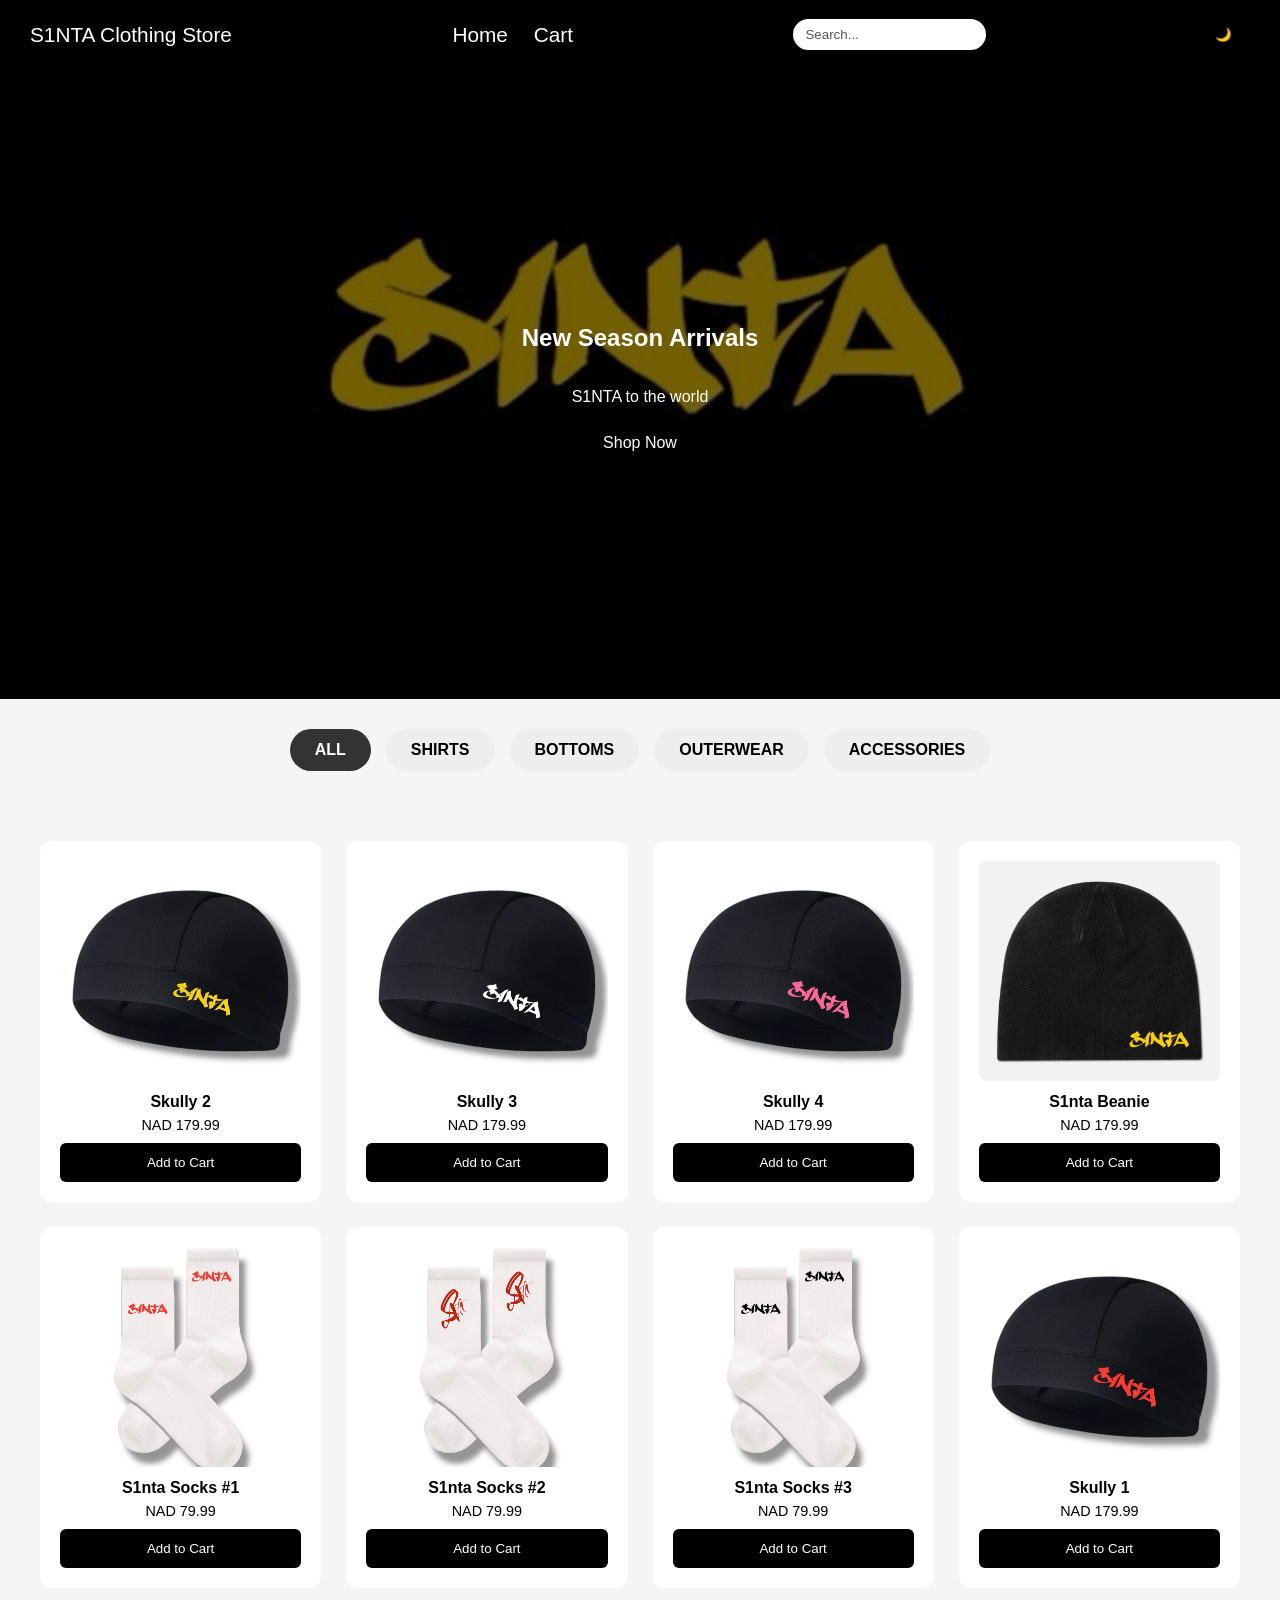
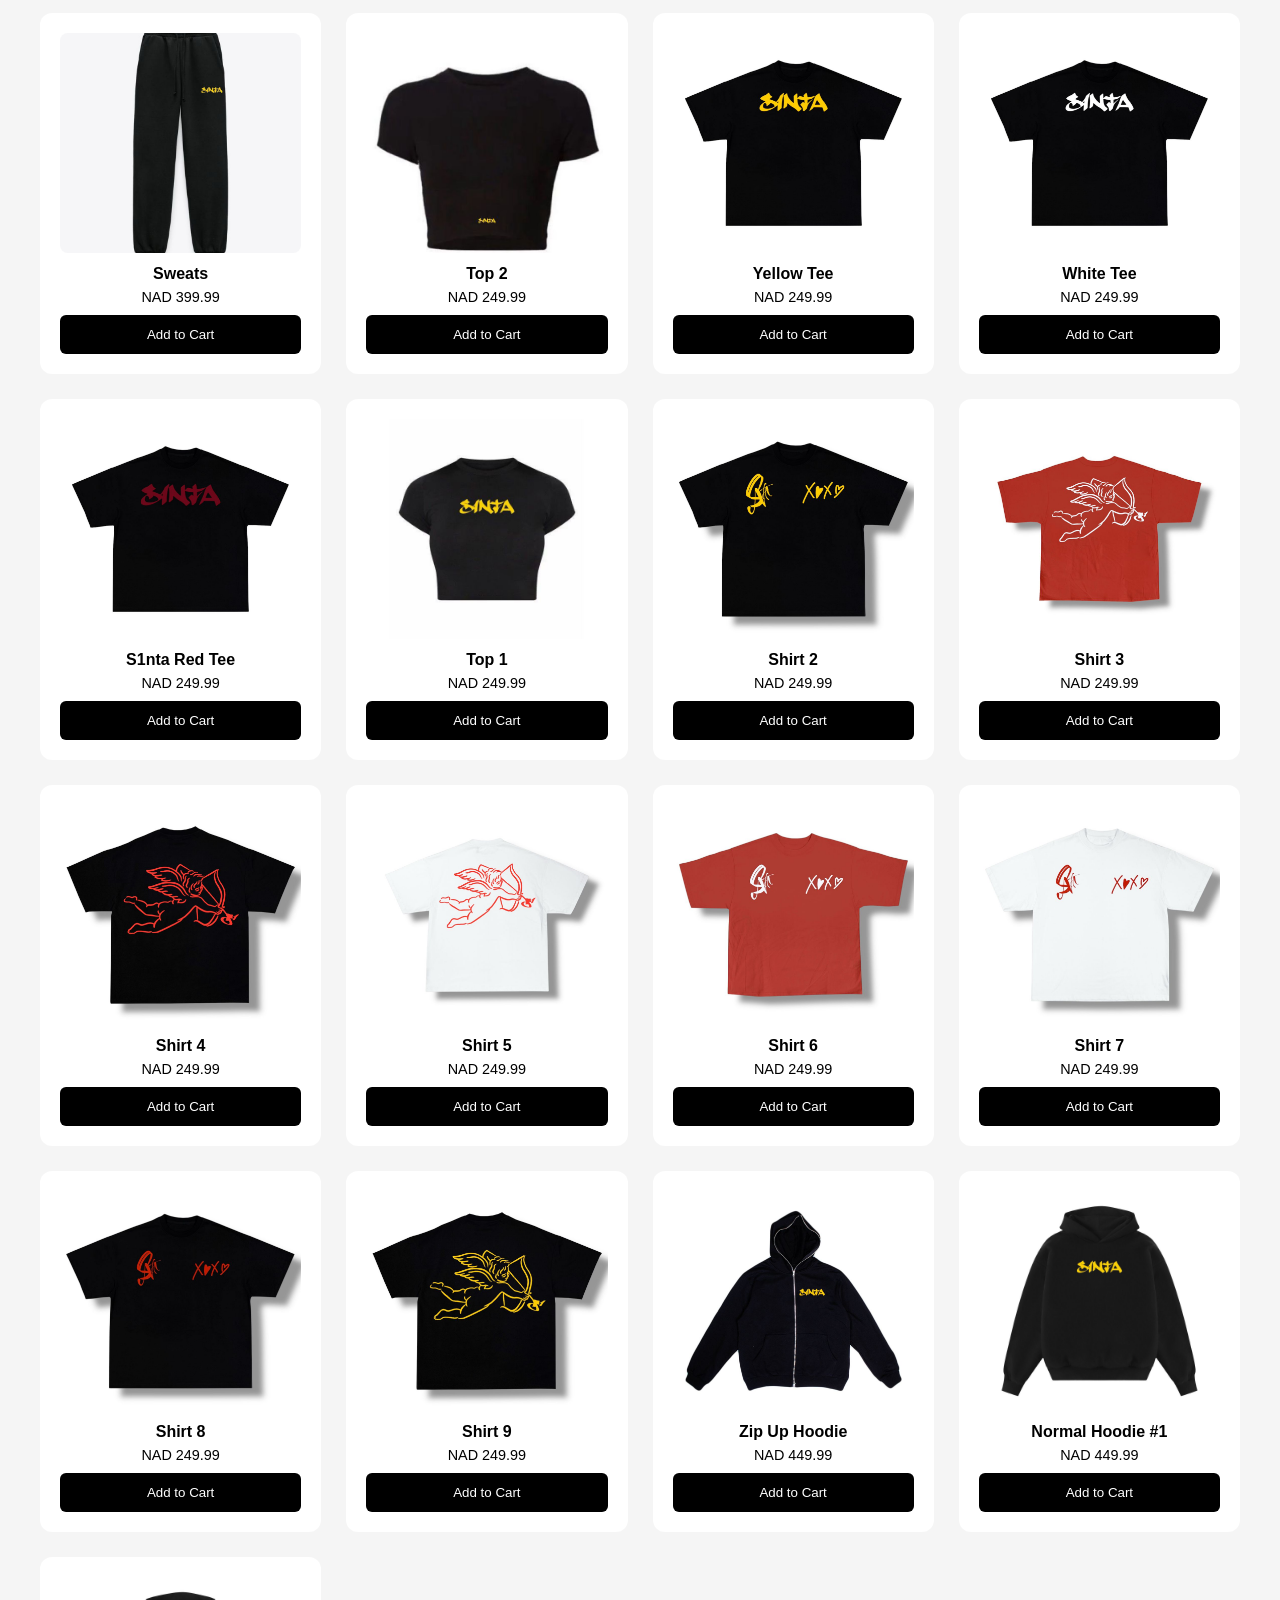
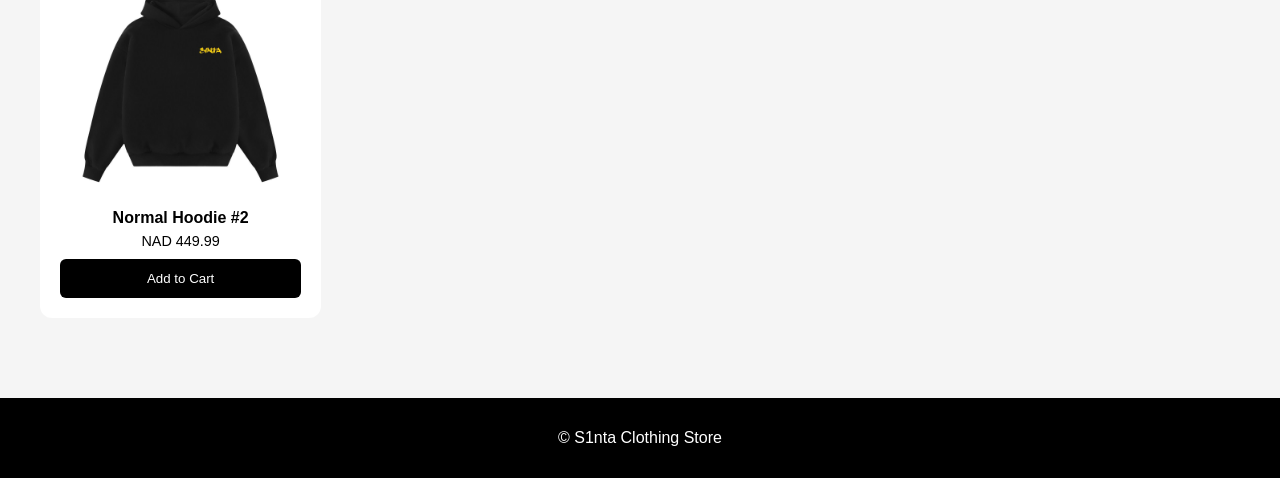
==== store/index.html @ c9e24834 "First commit" ====
<!DOCTYPE html>
<html lang="en">
<head>
    <meta charset="UTF-8">
    <meta name="viewport" content="width=device-width, initial-scale=1.0">
    <title>S1nta Clothing Store</title>
    <link rel="stylesheet" href="style.css">
</head>

<body>

    <!-- Header -->
    <header class="header">
        <div class="logo">S1NTA Clothing Store</div>

        <nav>
            <a href="index.html">Home</a>
            <a href="cart.html">Cart</a>
        </nav>

        <input type="text" id="searchInput" placeholder="Search..." onkeyup="searchProducts()">
        <button id="darkModeToggle">🌙</button>
    </header>

    <!-- Hero -->
    <section class="hero fade-in">
        <h1>New Season Arrivals</h1>
        <p>S1NTA to the world</p>
        <a href="#shop" class="btn">Shop Now</a>
    </section>

    <!-- Categories -->
    <section class="categories">
        <div class="category active" onclick="filterCategory('all', this)">All</div>
        <div class="category" onclick="filterCategory('shirts', this)">Shirts</div>
        <div class="category" onclick="filterCategory('bottoms', this)">Bottoms</div>
        <div class="category" onclick="filterCategory('outerwear', this)">Outerwear</div>
        <div class="category" onclick="filterCategory('accessories', this)">Accessories</div>
    </section>

    <!-- Products -->
    <main class="container">
        <div class="products" id="shop">

            <!-- ACCESSORIES -->
            <div class="product slide-up" data-name="skully 2" data-category="accessories">
                <img src="images/skully 2.jpeg" alt="Skully 2">
                <h3>Skully 2</h3>
                <p>NAD 179.99</p>
                <button onclick="addToCart('Skully 2', 179.99)">Add to Cart</button>
            </div>

            <div class="product slide-up" data-name="skully 3" data-category="accessories">
                <img src="images/skully 3.jpeg" alt="Skully 3">
                <h3>Skully 3</h3>
                <p>NAD 179.99</p>
                <button onclick="addToCart('Skully 3', 179.99)">Add to Cart</button>
            </div>

            <div class="product slide-up" data-name="skully 4" data-category="accessories">
                <img src="images/skully 4.jpeg" alt="Skully 4">
                <h3>Skully 4</h3>
                <p>NAD 179.99</p>
                <button onclick="addToCart('Skully 4', 179.99)">Add to Cart</button>
            </div>

            <div class="product slide-up" data-name="beanie" data-category="accessories">
                <img src="images/beanie.jpeg" alt="S1nta Beanie">
                <h3>S1nta Beanie</h3>
                <p>NAD 179.99</p>
                <button onclick="addToCart('S1nta Beanie', 179.99)">Add to Cart</button>
            </div>

            <div class="product slide-up" data-name="socks 1" data-category="accessories">
                <img src="images/socks.jpeg" alt="S1nta Socks 1">
                <h3>S1nta Socks #1</h3>
                <p>NAD 79.99</p>
                <button onclick="addToCart('S1nta Socks #1', 79.99)">Add to Cart</button>
            </div>

            <div class="product slide-up" data-name="socks 2" data-category="accessories">
                <img src="images/socks2.jpeg" alt="S1nta Socks 2">
                <h3>S1nta Socks #2</h3>
                <p>NAD 79.99</p>
                <button onclick="addToCart('S1nta Socks #2', 79.99)">Add to Cart</button>
            </div>

            <div class="product slide-up" data-name="socks 3" data-category="accessories">
                <img src="images/socks3.jpeg" alt="S1nta Socks 3">
                <h3>S1nta Socks #3</h3>
                <p>NAD 79.99</p>
                <button onclick="addToCart('S1nta Socks #3', 79.99)">Add to Cart</button>
            </div>

            <div class="product slide-up" data-name="skully 1" data-category="accessories">
                <img src="images/skully 1.jpeg" alt="Skully 1">
                <h3>Skully 1</h3>
                <p>NAD 179.99</p>
                <button onclick="addToCart('Skully 1', 179.99)">Add to Cart</button>
            </div>

            <!-- BOTTOMS -->
            <div class="product slide-up" data-name="sweats" data-category="bottoms">
                <img src="images/pants.jpeg" alt="Sweats">
                <h3>Sweats</h3>
                <p>NAD 399.99</p>
                <button onclick="addToCart('Sweats', 399.99)">Add to Cart</button>
            </div>

            <!-- SHIRTS -->
            <div class="product slide-up" data-name="top 2" data-category="shirts">
                <img src="images/top 2.jpeg" alt="Top 2">
                <h3>Top 2</h3>
                <p>NAD 249.99</p>
                <button onclick="addToCart('Top 2', 249.99)">Add to Cart</button>
            </div>

            <div class="product slide-up" data-name="yellow tee" data-category="shirts">
                <img src="images/yellow.jpeg" alt="Yellow Tee">
                <h3>Yellow Tee</h3>
                <p>NAD 249.99</p>
                <button onclick="addToCart('Yellow Tee', 249.99)">Add to Cart</button>
            </div>

            <div class="product slide-up" data-name="white tee" data-category="shirts">
                <img src="images/tshirt.jpeg" alt="White Tee">
                <h3>White Tee</h3>
                <p>NAD 249.99</p>
                <button onclick="addToCart('White Tee', 249.99)">Add to Cart</button>
            </div>

            <div class="product slide-up" data-name="red tee" data-category="shirts">
                <img src="images/red t.jpeg" alt="S1nta Red Tee">
                <h3>S1nta Red Tee</h3>
                <p>NAD 249.99</p>
                <button onclick="addToCart('S1nta Red Tee', 249.99)">Add to Cart</button>
            </div>

            <div class="product slide-up" data-name="top 1" data-category="shirts">
                <img src="images/top 1.jpeg" alt="Top 1">
                <h3>Top 1</h3>
                <p>NAD 249.99</p>
                <button onclick="addToCart('Top 1', 249.99)">Add to Cart</button>
            </div>

            <div class="product slide-up" data-name="shirt 2" data-category="shirts">
                <img src="images/shirt 2.jpeg" alt="Shirt 2">
                <h3>Shirt 2</h3>
                <p>NAD 249.99</p>
                <button onclick="addToCart('Shirt 2', 249.99)">Add to Cart</button>
            </div>

            <div class="product slide-up" data-name="shirt 3" data-category="shirts">
                <img src="images/shirt 3.jpeg" alt="Shirt 3">
                <h3>Shirt 3</h3>
                <p>NAD 249.99</p>
                <button onclick="addToCart('Shirt 3', 249.99)">Add to Cart</button>
            </div>

            <div class="product slide-up" data-name="shirt 4" data-category="shirts">
                <img src="images/shirt 4.jpeg" alt="Shirt 4">
                <h3>Shirt 4</h3>
                <p>NAD 249.99</p>
                <button onclick="addToCart('Shirt 4', 249.99)">Add to Cart</button>
            </div>

            <div class="product slide-up" data-name="shirt 5" data-category="shirts">
                <img src="images/shirt 5.jpeg" alt="Shirt 5">
                <h3>Shirt 5</h3>
                <p>NAD 249.99</p>
                <button onclick="addToCart('Shirt 5', 249.99)">Add to Cart</button>
            </div>

            <div class="product slide-up" data-name="shirt 6" data-category="shirts">
                <img src="images/shirt 6.jpeg" alt="Shirt 6">
                <h3>Shirt 6</h3>
                <p>NAD 249.99</p>
                <button onclick="addToCart('Shirt 6', 249.99)">Add to Cart</button>
            </div>

            <div class="product slide-up" data-name="shirt 7" data-category="shirts">
                <img src="images/shirt 7.jpeg" alt="Shirt 7">
                <h3>Shirt 7</h3>
                <p>NAD 249.99</p>
                <button onclick="addToCart('Shirt 7', 249.99)">Add to Cart</button>
            </div>

            <div class="product slide-up" data-name="shirt 8" data-category="shirts">
                <img src="images/shirt 8.jpeg" alt="Shirt 8">
                <h3>Shirt 8</h3>
                <p>NAD 249.99</p>
                <button onclick="addToCart('Shirt 8', 249.99)">Add to Cart</button>
            </div>

            <div class="product slide-up" data-name="shirt 9" data-category="shirts">
                <img src="images/shirt 9.jpeg" alt="Shirt 9">
                <h3>Shirt 9</h3>
                <p>NAD 249.99</p>
                <button onclick="addToCart('Shirt 9', 249.99)">Add to Cart</button>
            </div>

            <!-- OUTERWEAR -->
            <div class="product slide-up" data-name="zip up hoodie" data-category="outerwear">
                <img src="images/hoodie.jpeg" alt="Zip Up Hoodie">
                <h3>Zip Up Hoodie</h3>
                <p>NAD 449.99</p>
                <button onclick="addToCart('Zip Up Hoodie', 449.99)">Add to Cart</button>
            </div>

            <div class="product slide-up" data-name="normal hoodie 1" data-category="outerwear">
                <img src="images/normal hoodie.jpeg" alt="Normal Hoodie 1">
                <h3>Normal Hoodie #1</h3>
                <p>NAD 449.99</p>
                <button onclick="addToCart('Normal Hoodie #1', 449.99)">Add to Cart</button>
            </div>

            <div class="product slide-up" data-name="normal hoodie 2" data-category="outerwear">
                <img src="images/normalhoodie2.jpeg" alt="Normal Hoodie 2">
                <h3>Normal Hoodie #2</h3>
                <p>NAD 449.99</p>
                <button onclick="addToCart('Normal Hoodie #2', 449.99)">Add to Cart</button>
            </div>

        </div>
    </main>

    <!-- Footer -->
    <footer class="footer">
        <p>&copy; S1nta Clothing Store</p>
    </footer>

    <script>
        let currentCategory = "all";

        const darkModeToggle = document.getElementById("darkModeToggle");

        function applySavedTheme() {
            const savedTheme = localStorage.getItem("theme");

            if (savedTheme === "dark") {
                document.body.classList.add("dark-mode");
                if (darkModeToggle) darkModeToggle.textContent = "☀️";
            } else {
                document.body.classList.remove("dark-mode");
                if (darkModeToggle) darkModeToggle.textContent = "🌙";
            }
        }

        applySavedTheme();

        if (darkModeToggle) {
            darkModeToggle.addEventListener("click", () => {
                document.body.classList.toggle("dark-mode");

                const isDark = document.body.classList.contains("dark-mode");
                localStorage.setItem("theme", isDark ? "dark" : "light");
                darkModeToggle.textContent = isDark ? "☀️" : "🌙";
            });
        }

        function searchProducts() {
            applyFilters();
        }

        function filterCategory(category, btn) {
            currentCategory = category;

            document.querySelectorAll(".category").forEach(c => {
                c.classList.remove("active");
            });

            btn.classList.add("active");
            applyFilters();
        }

        function applyFilters() {
            const input = document.getElementById("searchInput").value.toLowerCase().trim();
            const products = document.querySelectorAll(".product");

            products.forEach(product => {
                const name = product.dataset.name.toLowerCase();
                const category = product.dataset.category.toLowerCase();

                const matchesSearch = name.includes(input) || category.includes(input);
                const matchesCategory = currentCategory === "all" || category === currentCategory;

                if (matchesSearch && matchesCategory) {
                    product.classList.remove("hidden");
                } else {
                    product.classList.add("hidden");
                }
            });
        }

        function addToCart(name, price) {
            let cart = JSON.parse(localStorage.getItem("cart")) || [];

            const item = cart.find(p => p.name === name);

            if (item) {
                item.quantity++;
            } else {
                cart.push({
                    name: name,
                    price: price,
                    quantity: 1
                });
            }

            localStorage.setItem("cart", JSON.stringify(cart));
            alert(name + " added to cart!");
        }
    </script>

</body>
</html>
---- store/style.css ----
/* =======================
   GLOBAL
======================= */
* {
    box-sizing: border-box;
}

body {
    margin: 0;
    font-family: Arial, sans-serif;
    background: #f5f5f5;
    color: #000;
    text-align: center;
    transition: background 0.3s, color 0.3s;
}

/* =======================
   HEADER
======================= */
.header {
    background: black;
    color: white;
    padding: 15px 30px;
    display: flex;
    align-items: center;
    justify-content: space-between;
    font-size: 1.3rem;
}

.header a {
    color: white;
    margin: 0 10px;
    text-decoration: none;
    position: relative;
    transition: color 0.3s, transform 0.3s;
}

.header a::after {
    content: '';
    position: absolute;
    width: 0;
    height: 2px;
    background: #c7db14;
    left: 0;
    bottom: -4px;
    transition: width 0.3s ease;
}

.header a:hover {
    color: #c7db14;
    transform: scale(1.1);
}

.header a:hover::after {
    width: 100%;
}

.header input {
    padding: 8px 12px;
    border-radius: 20px;
    border: none;
    background: white;
    color: black;
}

.header input::placeholder {
    color: #555;
}

/* =======================
   HERO
======================= */
.hero {
    position: relative;
    display: flex;
    flex-direction: column;
    justify-content: center;
    align-items: center;
    min-height: 70vh;
    padding: 80px 20px;
    color: white;
    text-align: center;
    background-image: url("images/logo.jpeg");
    background-size: cover;
    background-position: center;
    background-repeat: no-repeat;
}

.hero::before {
    content: "";
    position: absolute;
    inset: 0;
    background: rgba(0, 0, 0, 0.55);
}

.hero * {
    position: relative;
    z-index: 1;
}

/* =======================
   CATEGORIES
======================= */
.categories {
    display: flex;
    flex-wrap: wrap;
    justify-content: center;
    gap: 15px;
    padding: 30px 0;
}

.category {
    padding: 12px 25px;
    border-radius: 25px;
    background-color: #eee;
    cursor: pointer;
    user-select: none;
    font-weight: bold;
    text-transform: uppercase;
    transition: transform 0.3s, background 0.3s, color 0.3s;
    color: #000;
}

.category:hover {
    transform: scale(1.05);
    background-color: #c7db14;
    color: black;
}

.category.active {
    background-color: #333;
    color: white;
}

@media (max-width: 500px) {
    .category {
        padding: 8px 15px;
        font-size: 0.85rem;
    }
}

/* =======================
   PRODUCTS (GRID)
======================= */
.products {
    display: grid;
    grid-template-columns: repeat(4, 1fr);
    gap: 25px;
    padding: 40px;
}

.product {
    background: white;
    padding: 20px;
    border-radius: 12px;
    display: flex;
    flex-direction: column;
    justify-content: space-between;
    transition: transform .3s, box-shadow .3s, background 0.3s, color 0.3s;
    color: #000;
}

.product:hover {
    transform: translateY(-8px);
    box-shadow: 0 10px 20px rgba(0,0,0,.2);
}

.product img {
    width: 100%;
    height: 220px;
    object-fit: cover;
    border-radius: 8px;
}

.product h3 {
    margin: 12px 0 6px;
    font-size: 1rem;
    color: inherit;
}

.product p {
    margin: 0 0 10px;
    font-size: 0.9rem;
    color: inherit;
}

.product button,
.product .btn {
    margin-top: auto;
    width: 100%;
}

/* =======================
   RESPONSIVE GRID
======================= */
@media (max-width: 1000px) {
    .products {
        grid-template-columns: repeat(3, 1fr);
    }
}

@media (max-width: 700px) {
    .products {
        grid-template-columns: repeat(2, 1fr);
    }
}

@media (max-width: 500px) {
    .products {
        grid-template-columns: 1fr;
    }
}

/* =======================
   CART TABLE
======================= */
.container h1 {
    font-size: 2rem;
    margin-bottom: 20px;
    color: #000;
}

#cartTable {
    width: 100%;
    border-collapse: collapse;
    margin-bottom: 20px;
    background: #fff;
    border-radius: 12px;
    overflow: hidden;
    box-shadow: 0 5px 15px rgba(0,0,0,0.1);
    color: #000;
}

#cartTable th, #cartTable td {
    padding: 15px 20px;
    text-align: left;
}

#cartTable th {
    background: #000;
    color: #fff;
    font-weight: 600;
    text-transform: uppercase;
    font-size: 0.95rem;
}

#cartTable tr:nth-child(even) {
    background: #f9f9f9;
}

#cartTable tr:hover {
    background: #f1f1f1;
}

#cartTable td button {
    padding: 6px 12px;
    background: #c7db14;
    color: #000;
    border: none;
    border-radius: 6px;
    cursor: pointer;
}

#cartTable td button:hover {
    background: #a0b30f;
}

#total {
    font-size: 1.5rem;
    font-weight: bold;
    color: #000;
    margin-top: 10px;
}

/* =======================
   BUTTONS
======================= */
button, .btn, a.btn {
    padding: 12px 18px;
    background: black;
    color: white;
    border: none;
    border-radius: 6px;
    cursor: pointer;
    transition: background 0.3s, color 0.3s;
    text-decoration: none;
}

button:hover, .btn:hover, a.btn:hover {
    background: #c7db14;
    color: black;
}

/* =======================
   FOOTER
======================= */
.footer {
    background: black;
    color: white;
    padding: 15px;
    margin-top: 40px;
}

/* =======================
   HIDDEN
======================= */
.hidden {
    display: none !important;
}

/* =======================
   ANIMATIONS
======================= */
.fade-in {
    animation: fade 1.2s ease;
}

.slide-up {
    animation: slideUp 1s ease;
}

@keyframes fade {
    from { opacity: 0; }
    to { opacity: 1; }
}

@keyframes slideUp {
    from { transform: translateY(40px); opacity: 0; }
    to { transform: translateY(0); opacity: 1; }
}

/* =======================
   DARK MODE
======================= */
body.dark-mode {
    background: #121212;
    color: #f0f0f0;
}

body.dark-mode .header,
body.dark-mode .footer {
    background-color: #1e1e1e;
    color: #f0f0f0;
}

body.dark-mode .header a {
    color: #f0f0f0;
}

body.dark-mode .header input {
    background: #2a2a2a;
    color: #f0f0f0;
    border: 1px solid #444;
}

body.dark-mode .header input::placeholder {
    color: #bbb;
}

body.dark-mode .product {
    background-color: #1a1a1a;
    border-color: #333;
    color: #f0f0f0;
}

body.dark-mode .product h3,
body.dark-mode .product p,
body.dark-mode .container h1,
body.dark-mode #total {
    color: #f0f0f0;
}

body.dark-mode .category {
    background-color: #555;
    color: #f0f0f0;
}

body.dark-mode .category.active {
    background-color: #c7db14;
    color: black;
}

body.dark-mode #cartTable {
    background: #1e1e1e;
    color: #f0f0f0;
}

body.dark-mode #cartTable th {
    background: #333;
}

body.dark-mode #cartTable tr:nth-child(even) {
    background: #2a2a2a;
}

body.dark-mode #cartTable tr:hover {
    background: #3a3a3a;
}

body.dark-mode button,
body.dark-mode .btn,
body.dark-mode a.btn {
    background: #c7db14;
    color: #000;
}

body.dark-mode button:hover,
body.dark-mode .btn:hover,
body.dark-mode a.btn:hover {
    background: #a0b30f;
    color: #000;
}
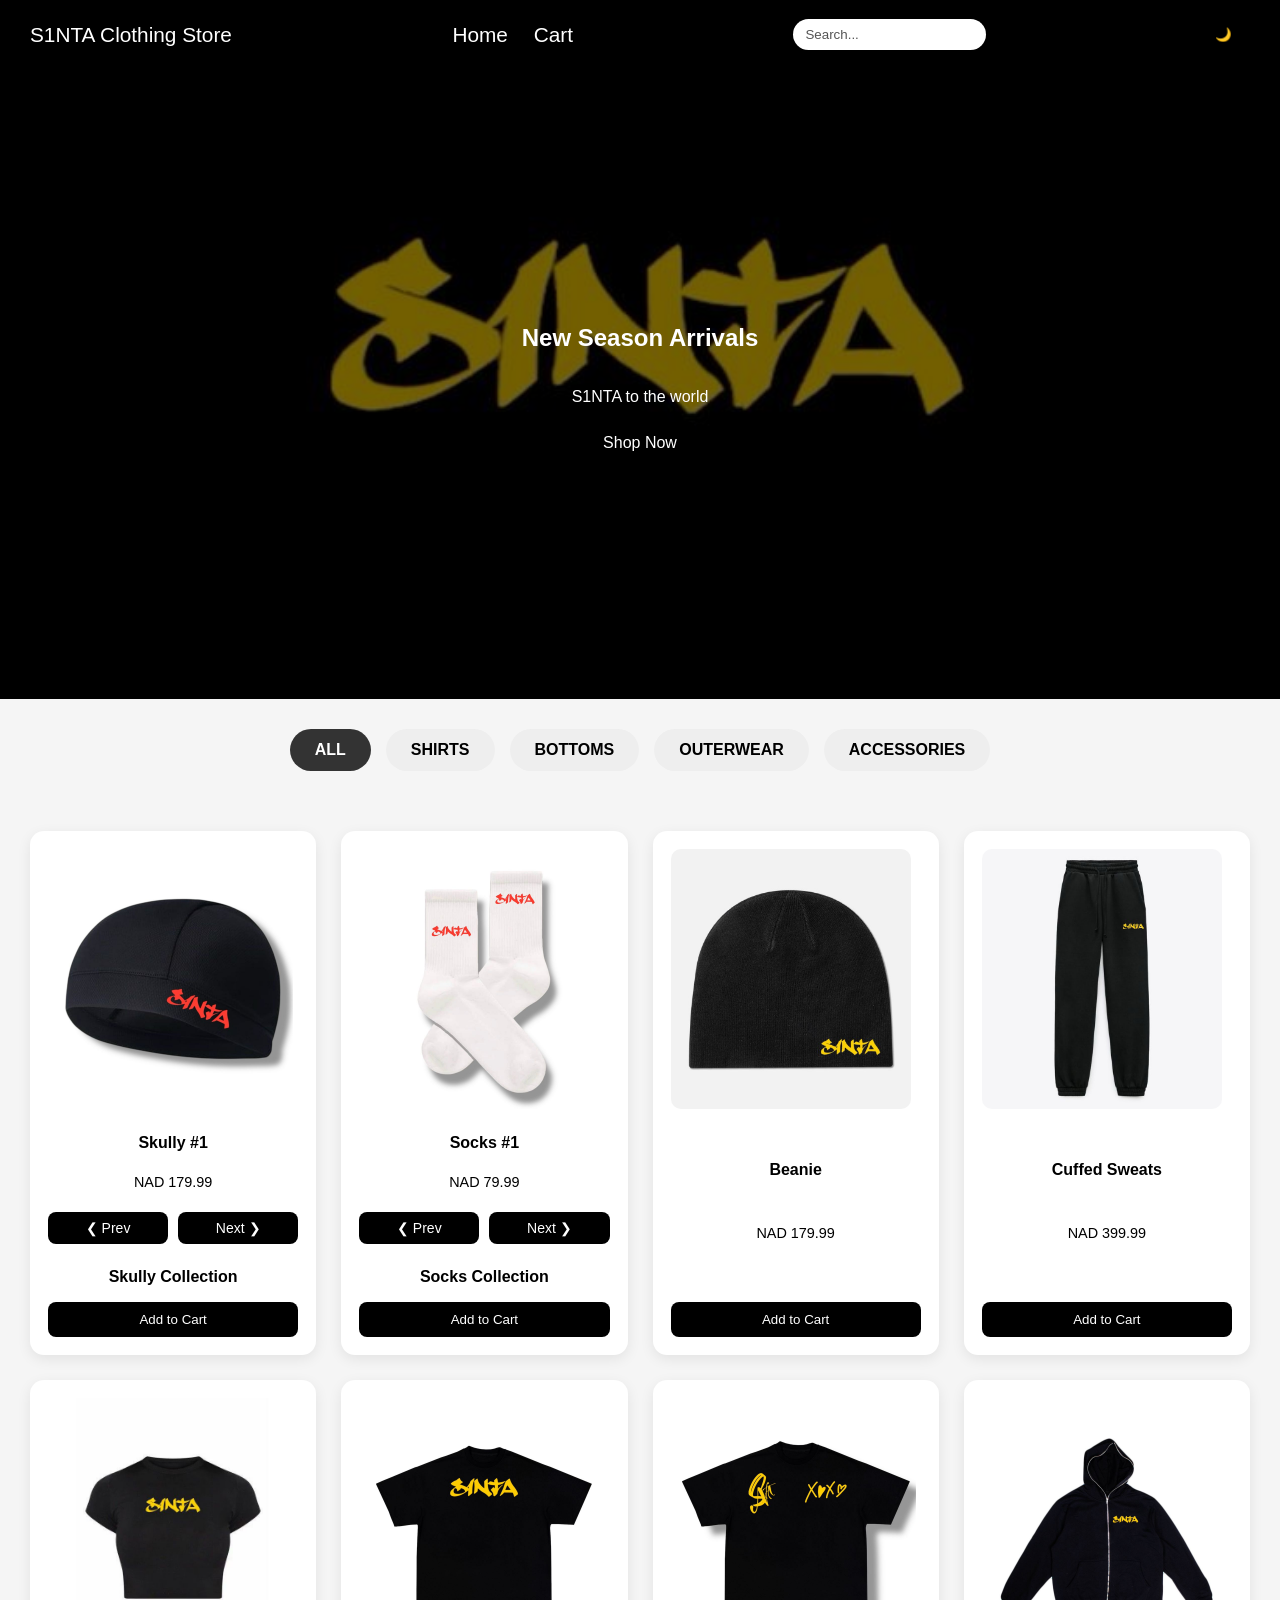
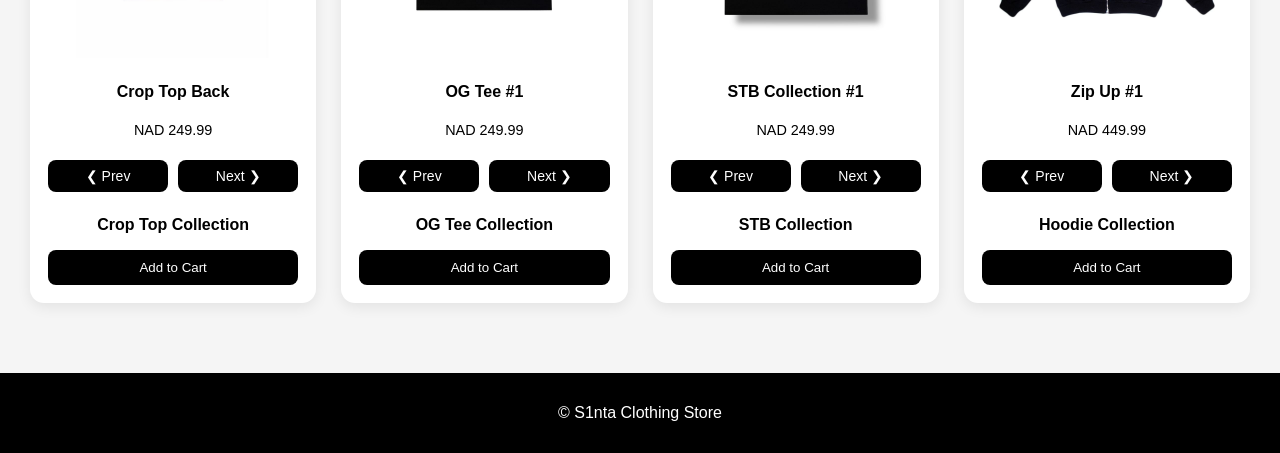
==== commit cc14fba6: "Updated the containers per product to slide show each" ====
--- a/store/index.html
+++ b/store/index.html
@@ -5,312 +5,485 @@
     <meta name="viewport" content="width=device-width, initial-scale=1.0">
     <title>S1nta Clothing Store</title>
     <link rel="stylesheet" href="style.css">
+
+    <style>
+        .hidden {
+            display: none !important;
+        }
+
+        .products {
+            display: grid;
+            grid-template-columns: repeat(auto-fit, minmax(260px, 1fr));
+            gap: 25px;
+            padding: 30px;
+        }
+
+        .product {
+            background: #fff;
+            border-radius: 14px;
+            padding: 18px;
+            box-shadow: 0 4px 14px rgba(0,0,0,0.08);
+            text-align: center;
+            transition: transform 0.3s ease, background 0.3s ease, color 0.3s ease;
+        }
+
+        .product:hover {
+            transform: translateY(-5px);
+        }
+
+        .product img {
+            width: 100%;
+            max-width: 240px;
+            height: 260px;
+            object-fit: cover;
+            border-radius: 10px;
+        }
+
+        .slideshow-container {
+            position: relative;
+        }
+
+        .slide {
+            display: none;
+        }
+
+        .slide.active-slide {
+            display: block;
+        }
+
+        .slide-controls {
+            display: flex;
+            justify-content: center;
+            gap: 10px;
+            margin: 12px 0;
+        }
+
+        .slide-controls button {
+            background: black;
+            color: white;
+            border: none;
+            padding: 8px 14px;
+            border-radius: 8px;
+            cursor: pointer;
+            font-size: 14px;
+        }
+
+        .slide-controls button:hover {
+            opacity: 0.85;
+        }
+
+        .product h3,
+        .product p,
+        .slide h4,
+        .slide p {
+            transition: color 0.3s ease;
+        }
+
+        body.dark-mode .product {
+            background: #1a1a1a;
+            color: white;
+        }
+
+        body.dark-mode .product h3,
+        body.dark-mode .product p,
+        body.dark-mode .slide h4,
+        body.dark-mode .slide p {
+            color: white;
+        }
+
+        body.dark-mode .slide-controls button {
+            background: #c7db14;
+            color: black;
+        }
+
+        .product button.add-btn {
+            background: #000;
+            color: #fff;
+            border: none;
+            padding: 10px 14px;
+            border-radius: 8px;
+            cursor: pointer;
+            margin-top: 10px;
+        }
+
+        body.dark-mode .product button.add-btn {
+            background: #c7db14;
+            color: black;
+        }
+    </style>
 </head>
 
 <body>
 
-    <!-- Header -->
-    <header class="header">
-        <div class="logo">S1NTA Clothing Store</div>
-
-        <nav>
-            <a href="index.html">Home</a>
-            <a href="cart.html">Cart</a>
-        </nav>
-
-        <input type="text" id="searchInput" placeholder="Search..." onkeyup="searchProducts()">
-        <button id="darkModeToggle">🌙</button>
-    </header>
-
-    <!-- Hero -->
-    <section class="hero fade-in">
-        <h1>New Season Arrivals</h1>
-        <p>S1NTA to the world</p>
-        <a href="#shop" class="btn">Shop Now</a>
-    </section>
-
-    <!-- Categories -->
-    <section class="categories">
-        <div class="category active" onclick="filterCategory('all', this)">All</div>
-        <div class="category" onclick="filterCategory('shirts', this)">Shirts</div>
-        <div class="category" onclick="filterCategory('bottoms', this)">Bottoms</div>
-        <div class="category" onclick="filterCategory('outerwear', this)">Outerwear</div>
-        <div class="category" onclick="filterCategory('accessories', this)">Accessories</div>
-    </section>
-
-    <!-- Products -->
-    <main class="container">
-        <div class="products" id="shop">
-
-            <!-- ACCESSORIES -->
-            <div class="product slide-up" data-name="skully 2" data-category="accessories">
-                <img src="images/skully 2.jpeg" alt="Skully 2">
-                <h3>Skully 2</h3>
-                <p>NAD 179.99</p>
-                <button onclick="addToCart('Skully 2', 179.99)">Add to Cart</button>
-            </div>
-
-            <div class="product slide-up" data-name="skully 3" data-category="accessories">
-                <img src="images/skully 3.jpeg" alt="Skully 3">
-                <h3>Skully 3</h3>
-                <p>NAD 179.99</p>
-                <button onclick="addToCart('Skully 3', 179.99)">Add to Cart</button>
-            </div>
-
-            <div class="product slide-up" data-name="skully 4" data-category="accessories">
-                <img src="images/skully 4.jpeg" alt="Skully 4">
-                <h3>Skully 4</h3>
-                <p>NAD 179.99</p>
-                <button onclick="addToCart('Skully 4', 179.99)">Add to Cart</button>
-            </div>
-
-            <div class="product slide-up" data-name="beanie" data-category="accessories">
-                <img src="images/beanie.jpeg" alt="S1nta Beanie">
-                <h3>S1nta Beanie</h3>
-                <p>NAD 179.99</p>
-                <button onclick="addToCart('S1nta Beanie', 179.99)">Add to Cart</button>
-            </div>
-
-            <div class="product slide-up" data-name="socks 1" data-category="accessories">
-                <img src="images/socks.jpeg" alt="S1nta Socks 1">
-                <h3>S1nta Socks #1</h3>
-                <p>NAD 79.99</p>
-                <button onclick="addToCart('S1nta Socks #1', 79.99)">Add to Cart</button>
-            </div>
-
-            <div class="product slide-up" data-name="socks 2" data-category="accessories">
-                <img src="images/socks2.jpeg" alt="S1nta Socks 2">
-                <h3>S1nta Socks #2</h3>
-                <p>NAD 79.99</p>
-                <button onclick="addToCart('S1nta Socks #2', 79.99)">Add to Cart</button>
-            </div>
-
-            <div class="product slide-up" data-name="socks 3" data-category="accessories">
-                <img src="images/socks3.jpeg" alt="S1nta Socks 3">
-                <h3>S1nta Socks #3</h3>
-                <p>NAD 79.99</p>
-                <button onclick="addToCart('S1nta Socks #3', 79.99)">Add to Cart</button>
-            </div>
-
-            <div class="product slide-up" data-name="skully 1" data-category="accessories">
-                <img src="images/skully 1.jpeg" alt="Skully 1">
-                <h3>Skully 1</h3>
-                <p>NAD 179.99</p>
-                <button onclick="addToCart('Skully 1', 179.99)">Add to Cart</button>
-            </div>
-
-            <!-- BOTTOMS -->
-            <div class="product slide-up" data-name="sweats" data-category="bottoms">
-                <img src="images/pants.jpeg" alt="Sweats">
-                <h3>Sweats</h3>
-                <p>NAD 399.99</p>
-                <button onclick="addToCart('Sweats', 399.99)">Add to Cart</button>
-            </div>
-
-            <!-- SHIRTS -->
-            <div class="product slide-up" data-name="top 2" data-category="shirts">
-                <img src="images/top 2.jpeg" alt="Top 2">
-                <h3>Top 2</h3>
-                <p>NAD 249.99</p>
-                <button onclick="addToCart('Top 2', 249.99)">Add to Cart</button>
-            </div>
-
-            <div class="product slide-up" data-name="yellow tee" data-category="shirts">
-                <img src="images/yellow.jpeg" alt="Yellow Tee">
-                <h3>Yellow Tee</h3>
-                <p>NAD 249.99</p>
-                <button onclick="addToCart('Yellow Tee', 249.99)">Add to Cart</button>
-            </div>
-
-            <div class="product slide-up" data-name="white tee" data-category="shirts">
-                <img src="images/tshirt.jpeg" alt="White Tee">
-                <h3>White Tee</h3>
-                <p>NAD 249.99</p>
-                <button onclick="addToCart('White Tee', 249.99)">Add to Cart</button>
-            </div>
-
-            <div class="product slide-up" data-name="red tee" data-category="shirts">
-                <img src="images/red t.jpeg" alt="S1nta Red Tee">
-                <h3>S1nta Red Tee</h3>
-                <p>NAD 249.99</p>
-                <button onclick="addToCart('S1nta Red Tee', 249.99)">Add to Cart</button>
-            </div>
-
-            <div class="product slide-up" data-name="top 1" data-category="shirts">
-                <img src="images/top 1.jpeg" alt="Top 1">
-                <h3>Top 1</h3>
-                <p>NAD 249.99</p>
-                <button onclick="addToCart('Top 1', 249.99)">Add to Cart</button>
-            </div>
-
-            <div class="product slide-up" data-name="shirt 2" data-category="shirts">
-                <img src="images/shirt 2.jpeg" alt="Shirt 2">
-                <h3>Shirt 2</h3>
-                <p>NAD 249.99</p>
-                <button onclick="addToCart('Shirt 2', 249.99)">Add to Cart</button>
-            </div>
-
-            <div class="product slide-up" data-name="shirt 3" data-category="shirts">
-                <img src="images/shirt 3.jpeg" alt="Shirt 3">
-                <h3>Shirt 3</h3>
-                <p>NAD 249.99</p>
-                <button onclick="addToCart('Shirt 3', 249.99)">Add to Cart</button>
-            </div>
-
-            <div class="product slide-up" data-name="shirt 4" data-category="shirts">
-                <img src="images/shirt 4.jpeg" alt="Shirt 4">
-                <h3>Shirt 4</h3>
-                <p>NAD 249.99</p>
-                <button onclick="addToCart('Shirt 4', 249.99)">Add to Cart</button>
-            </div>
-
-            <div class="product slide-up" data-name="shirt 5" data-category="shirts">
-                <img src="images/shirt 5.jpeg" alt="Shirt 5">
-                <h3>Shirt 5</h3>
-                <p>NAD 249.99</p>
-                <button onclick="addToCart('Shirt 5', 249.99)">Add to Cart</button>
-            </div>
-
-            <div class="product slide-up" data-name="shirt 6" data-category="shirts">
-                <img src="images/shirt 6.jpeg" alt="Shirt 6">
-                <h3>Shirt 6</h3>
-                <p>NAD 249.99</p>
-                <button onclick="addToCart('Shirt 6', 249.99)">Add to Cart</button>
-            </div>
-
-            <div class="product slide-up" data-name="shirt 7" data-category="shirts">
-                <img src="images/shirt 7.jpeg" alt="Shirt 7">
-                <h3>Shirt 7</h3>
-                <p>NAD 249.99</p>
-                <button onclick="addToCart('Shirt 7', 249.99)">Add to Cart</button>
-            </div>
-
-            <div class="product slide-up" data-name="shirt 8" data-category="shirts">
-                <img src="images/shirt 8.jpeg" alt="Shirt 8">
-                <h3>Shirt 8</h3>
-                <p>NAD 249.99</p>
-                <button onclick="addToCart('Shirt 8', 249.99)">Add to Cart</button>
-            </div>
-
-            <div class="product slide-up" data-name="shirt 9" data-category="shirts">
-                <img src="images/shirt 9.jpeg" alt="Shirt 9">
-                <h3>Shirt 9</h3>
-                <p>NAD 249.99</p>
-                <button onclick="addToCart('Shirt 9', 249.99)">Add to Cart</button>
-            </div>
-
-            <!-- OUTERWEAR -->
-            <div class="product slide-up" data-name="zip up hoodie" data-category="outerwear">
-                <img src="images/hoodie.jpeg" alt="Zip Up Hoodie">
-                <h3>Zip Up Hoodie</h3>
-                <p>NAD 449.99</p>
-                <button onclick="addToCart('Zip Up Hoodie', 449.99)">Add to Cart</button>
-            </div>
-
-            <div class="product slide-up" data-name="normal hoodie 1" data-category="outerwear">
-                <img src="images/normal hoodie.jpeg" alt="Normal Hoodie 1">
-                <h3>Normal Hoodie #1</h3>
-                <p>NAD 449.99</p>
-                <button onclick="addToCart('Normal Hoodie #1', 449.99)">Add to Cart</button>
-            </div>
-
-            <div class="product slide-up" data-name="normal hoodie 2" data-category="outerwear">
-                <img src="images/normalhoodie2.jpeg" alt="Normal Hoodie 2">
-                <h3>Normal Hoodie #2</h3>
-                <p>NAD 449.99</p>
-                <button onclick="addToCart('Normal Hoodie #2', 449.99)">Add to Cart</button>
-            </div>
-
-        </div>
-    </main>
-
-    <!-- Footer -->
-    <footer class="footer">
-        <p>&copy; S1nta Clothing Store</p>
-    </footer>
-
-    <script>
-        let currentCategory = "all";
-
-        const darkModeToggle = document.getElementById("darkModeToggle");
-
-        function applySavedTheme() {
-            const savedTheme = localStorage.getItem("theme");
-
-            if (savedTheme === "dark") {
-                document.body.classList.add("dark-mode");
-                if (darkModeToggle) darkModeToggle.textContent = "☀️";
+<!-- Header -->
+<header class="header">
+    <div class="logo">S1NTA Clothing Store</div>
+
+    <nav>
+        <a href="index.html">Home</a>
+        <a href="cart.html">Cart</a>
+    </nav>
+
+    <input type="text" id="searchInput" placeholder="Search..." onkeyup="searchProducts()">
+    <button id="darkModeToggle">🌙</button>
+</header>
+
+<!-- Hero -->
+<section class="hero fade-in">
+    <h1>New Season Arrivals</h1>
+    <p>S1NTA to the world</p>
+    <a href="#shop" class="btn">Shop Now</a>
+</section>
+
+<!-- Categories -->
+<section class="categories">
+    <div class="category active" onclick="filterCategory('all', this)">All</div>
+    <div class="category" onclick="filterCategory('shirts', this)">Shirts</div>
+    <div class="category" onclick="filterCategory('bottoms', this)">Bottoms</div>
+    <div class="category" onclick="filterCategory('outerwear', this)">Outerwear</div>
+    <div class="category" onclick="filterCategory('accessories', this)">Accessories</div>
+</section>
+
+<!-- Products -->
+<main class="container">
+    <div class="products" id="shop">
+
+        <!-- SKULLY GROUP -->
+        <div class="product slide-up" data-name="skully" data-category="accessories">
+            <div class="slideshow-container">
+                <div class="slide active-slide">
+                    <img src="images/skully 1.jpeg" alt="Skully 1">
+                    <h4>Skully #1</h4>
+                    <p>NAD 179.99</p>
+                </div>
+                <div class="slide">
+                    <img src="images/skully 2.jpeg" alt="Skully 2">
+                    <h4>Skully #2</h4>
+                    <p>NAD 179.99</p>
+                </div>
+                <div class="slide">
+                    <img src="images/skully 3.jpeg" alt="Skully 3">
+                    <h4>Skully #3</h4>
+                    <p>NAD 179.99</p>
+                </div>
+                <div class="slide">
+                    <img src="images/skully 4.jpeg" alt="Skully 4">
+                    <h4>Skully #4</h4>
+                    <p>NAD 179.99</p>
+                </div>
+            </div>
+
+            <div class="slide-controls">
+                <button onclick="changeSlide(this, -1)">❮ Prev</button>
+                <button onclick="changeSlide(this, 1)">Next ❯</button>
+            </div>
+
+            <h3>Skully Collection</h3>
+            <button class="add-btn" onclick="addCurrentSlideToCart(this, 'Skully Collection')">Add to Cart</button>
+        </div>
+
+        <!-- SOCKS GROUP -->
+        <div class="product slide-up" data-name="socks" data-category="accessories">
+            <div class="slideshow-container">
+                <div class="slide active-slide">
+                    <img src="images/socks.jpeg" alt="Socks 1">
+                    <h4>Socks #1</h4>
+                    <p>NAD 79.99</p>
+                </div>
+                <div class="slide">
+                    <img src="images/socks2.jpeg" alt="Socks 2">
+                    <h4>Socks #2</h4>
+                    <p>NAD 79.99</p>
+                </div>
+                <div class="slide">
+                    <img src="images/socks3.jpeg" alt="Socks 3">
+                    <h4>Socks #3</h4>
+                    <p>NAD 79.99</p>
+                </div>
+            </div>
+
+            <div class="slide-controls">
+                <button onclick="changeSlide(this, -1)">❮ Prev</button>
+                <button onclick="changeSlide(this, 1)">Next ❯</button>
+            </div>
+
+            <h3>Socks Collection</h3>
+            <button class="add-btn" onclick="addCurrentSlideToCart(this, 'Socks Collection')">Add to Cart</button>
+        </div>
+
+        <!-- BEANIE -->
+        <div class="product slide-up" data-name="beanie" data-category="accessories">
+            <img src="images/beanie.jpeg" alt="Beanie">
+            <h3>Beanie</h3>
+            <p>NAD 179.99</p>
+            <button class="add-btn" onclick="addToCart('Beanie', 179.99)">Add to Cart</button>
+        </div>
+
+        <!-- BOTTOMS -->
+        <div class="product slide-up" data-name="sweats" data-category="bottoms">
+            <img src="images/pants.jpeg" alt="Sweats">
+            <h3>Cuffed Sweats</h3>
+            <p>NAD 399.99</p>
+            <button class="add-btn" onclick="addToCart('Cuffed Sweats', 399.99)">Add to Cart</button>
+        </div>
+
+        <!-- CROP TOPS GROUP -->
+        <div class="product slide-up" data-name="crop top" data-category="shirts">
+            <div class="slideshow-container">
+                <div class="slide active-slide">
+                    <img src="images/top 1.jpeg" alt="Crop Top Back">
+                    <h4>Crop Top Back</h4>
+                    <p>NAD 249.99</p>
+                </div>
+                <div class="slide">
+                    <img src="images/top 2.jpeg" alt="Crop Top Front">
+                    <h4>Crop Top Front</h4>
+                    <p>NAD 249.99</p>
+                </div>
+            </div>
+
+            <div class="slide-controls">
+                <button onclick="changeSlide(this, -1)">❮ Prev</button>
+                <button onclick="changeSlide(this, 1)">Next ❯</button>
+            </div>
+
+            <h3>Crop Top Collection</h3>
+            <button class="add-btn" onclick="addCurrentSlideToCart(this, 'Crop Top Collection')">Add to Cart</button>
+        </div>
+
+        <!-- OG TEE GROUP -->
+        <div class="product slide-up" data-name="og tee" data-category="shirts">
+            <div class="slideshow-container">
+                <div class="slide active-slide">
+                    <img src="images/yellow.jpeg" alt="OG Tee 1">
+                    <h4>OG Tee #1</h4>
+                    <p>NAD 249.99</p>
+                </div>
+                <div class="slide">
+                    <img src="images/tshirt.jpeg" alt="OG Tee 2">
+                    <h4>OG Tee #2</h4>
+                    <p>NAD 249.99</p>
+                </div>
+                <div class="slide">
+                    <img src="images/red t.jpeg" alt="OG Tee 3">
+                    <h4>OG Tee #3</h4>
+                    <p>NAD 249.99</p>
+                </div>
+            </div>
+
+            <div class="slide-controls">
+                <button onclick="changeSlide(this, -1)">❮ Prev</button>
+                <button onclick="changeSlide(this, 1)">Next ❯</button>
+            </div>
+
+            <h3>OG Tee Collection</h3>
+            <button class="add-btn" onclick="addCurrentSlideToCart(this, 'OG Tee Collection')">Add to Cart</button>
+        </div>
+
+        <!-- STB COLLECTION GROUP -->
+        <div class="product slide-up" data-name="stb collection" data-category="shirts">
+            <div class="slideshow-container">
+                <div class="slide active-slide">
+                    <img src="images/shirt 2.jpeg" alt="STB Collection 1">
+                    <h4>STB Collection #1</h4>
+                    <p>NAD 249.99</p>
+                </div>
+                <div class="slide">
+                    <img src="images/shirt 3.jpeg" alt="STB Collection 2">
+                    <h4>STB Collection #2</h4>
+                    <p>NAD 249.99</p>
+                </div>
+                <div class="slide">
+                    <img src="images/shirt 4.jpeg" alt="STB Collection 3">
+                    <h4>STB Collection #3</h4>
+                    <p>NAD 249.99</p>
+                </div>
+                <div class="slide">
+                    <img src="images/shirt 5.jpeg" alt="STB Collection 4">
+                    <h4>STB Collection #4</h4>
+                    <p>NAD 249.99</p>
+                </div>
+                <div class="slide">
+                    <img src="images/shirt 6.jpeg" alt="STB Collection 5">
+                    <h4>STB Collection #5</h4>
+                    <p>NAD 249.99</p>
+                </div>
+                <div class="slide">
+                    <img src="images/shirt 7.jpeg" alt="STB Collection 6">
+                    <h4>STB Collection #6</h4>
+                    <p>NAD 249.99</p>
+                </div>
+                <div class="slide">
+                    <img src="images/shirt 8.jpeg" alt="STB Collection 7">
+                    <h4>STB Collection #7</h4>
+                    <p>NAD 249.99</p>
+                </div>
+                <div class="slide">
+                    <img src="images/shirt 9.jpeg" alt="STB Collection 8">
+                    <h4>STB Collection #8</h4>
+                    <p>NAD 249.99</p>
+                </div>
+            </div>
+
+            <div class="slide-controls">
+                <button onclick="changeSlide(this, -1)">❮ Prev</button>
+                <button onclick="changeSlide(this, 1)">Next ❯</button>
+            </div>
+
+            <h3>STB Collection</h3>
+            <button class="add-btn" onclick="addCurrentSlideToCart(this, 'STB Collection')">Add to Cart</button>
+        </div>
+
+        <!-- OUTERWEAR GROUP -->
+        <div class="product slide-up" data-name="hoodies" data-category="outerwear">
+            <div class="slideshow-container">
+                <div class="slide active-slide">
+                    <img src="images/hoodie.jpeg" alt="Zip Up Hoodie">
+                    <h4>Zip Up #1</h4>
+                    <p>NAD 449.99</p>
+                </div>
+                <div class="slide">
+                    <img src="images/normal hoodie.jpeg" alt="Hoodie 1">
+                    <h4>Hoodie #1</h4>
+                    <p>NAD 449.99</p>
+                </div>
+                <div class="slide">
+                    <img src="images/normalhoodie2.jpeg" alt="Hoodie 2">
+                    <h4>Hoodie #2</h4>
+                    <p>NAD 449.99</p>
+                </div>
+            </div>
+
+            <div class="slide-controls">
+                <button onclick="changeSlide(this, -1)">❮ Prev</button>
+                <button onclick="changeSlide(this, 1)">Next ❯</button>
+            </div>
+
+            <h3>Hoodie Collection</h3>
+            <button class="add-btn" onclick="addCurrentSlideToCart(this, 'Hoodie Collection')">Add to Cart</button>
+        </div>
+
+    </div>
+</main>
+
+<!-- Footer -->
+<footer class="footer">
+    <p>&copy; S1nta Clothing Store</p>
+</footer>
+
+<script>
+    let currentCategory = "all";
+
+    const darkModeToggle = document.getElementById("darkModeToggle");
+
+    function applySavedTheme() {
+        const savedTheme = localStorage.getItem("theme");
+
+        if (savedTheme === "dark") {
+            document.body.classList.add("dark-mode");
+            if (darkModeToggle) darkModeToggle.textContent = "☀️";
+        } else {
+            document.body.classList.remove("dark-mode");
+            if (darkModeToggle) darkModeToggle.textContent = "🌙";
+        }
+    }
+
+    applySavedTheme();
+
+    if (darkModeToggle) {
+        darkModeToggle.addEventListener("click", () => {
+            document.body.classList.toggle("dark-mode");
+
+            const isDark = document.body.classList.contains("dark-mode");
+            localStorage.setItem("theme", isDark ? "dark" : "light");
+            darkModeToggle.textContent = isDark ? "☀️" : "🌙";
+        });
+    }
+
+    function searchProducts() {
+        applyFilters();
+    }
+
+    function filterCategory(category, btn) {
+        currentCategory = category;
+
+        document.querySelectorAll(".category").forEach(c => {
+            c.classList.remove("active");
+        });
+
+        btn.classList.add("active");
+        applyFilters();
+    }
+
+    function applyFilters() {
+        const input = document.getElementById("searchInput").value.toLowerCase().trim();
+        const products = document.querySelectorAll(".product");
+
+        products.forEach(product => {
+            const name = product.dataset.name.toLowerCase();
+            const category = product.dataset.category.toLowerCase();
+
+            const matchesSearch = name.includes(input) || category.includes(input);
+            const matchesCategory = currentCategory === "all" || category === currentCategory;
+
+            if (matchesSearch && matchesCategory) {
+                product.classList.remove("hidden");
             } else {
-                document.body.classList.remove("dark-mode");
-                if (darkModeToggle) darkModeToggle.textContent = "🌙";
+                product.classList.add("hidden");
             }
-        }
-
-        applySavedTheme();
-
-        if (darkModeToggle) {
-            darkModeToggle.addEventListener("click", () => {
-                document.body.classList.toggle("dark-mode");
-
-                const isDark = document.body.classList.contains("dark-mode");
-                localStorage.setItem("theme", isDark ? "dark" : "light");
-                darkModeToggle.textContent = isDark ? "☀️" : "🌙";
+        });
+    }
+
+    function changeSlide(button, direction) {
+        const product = button.closest(".product");
+        const slides = product.querySelectorAll(".slide");
+        let currentIndex = 0;
+
+        slides.forEach((slide, index) => {
+            if (slide.classList.contains("active-slide")) {
+                currentIndex = index;
+            }
+            slide.classList.remove("active-slide");
+        });
+
+        let newIndex = currentIndex + direction;
+
+        if (newIndex < 0) newIndex = slides.length - 1;
+        if (newIndex >= slides.length) newIndex = 0;
+
+        slides[newIndex].classList.add("active-slide");
+    }
+
+    function addCurrentSlideToCart(button) {
+        const product = button.closest(".product");
+        const activeSlide = product.querySelector(".slide.active-slide");
+
+        const name = activeSlide.querySelector("h4").textContent;
+        const priceText = activeSlide.querySelector("p").textContent;
+        const price = parseFloat(priceText.replace("NAD", "").trim());
+
+        addToCart(name, price);
+    }
+
+    function addToCart(name, price) {
+        let cart = JSON.parse(localStorage.getItem("cart")) || [];
+
+        const item = cart.find(p => p.name === name);
+
+        if (item) {
+            item.quantity++;
+        } else {
+            cart.push({
+                name: name,
+                price: price,
+                quantity: 1
             });
         }
 
-        function searchProducts() {
-            applyFilters();
-        }
-
-        function filterCategory(category, btn) {
-            currentCategory = category;
-
-            document.querySelectorAll(".category").forEach(c => {
-                c.classList.remove("active");
-            });
-
-            btn.classList.add("active");
-            applyFilters();
-        }
-
-        function applyFilters() {
-            const input = document.getElementById("searchInput").value.toLowerCase().trim();
-            const products = document.querySelectorAll(".product");
-
-            products.forEach(product => {
-                const name = product.dataset.name.toLowerCase();
-                const category = product.dataset.category.toLowerCase();
-
-                const matchesSearch = name.includes(input) || category.includes(input);
-                const matchesCategory = currentCategory === "all" || category === currentCategory;
-
-                if (matchesSearch && matchesCategory) {
-                    product.classList.remove("hidden");
-                } else {
-                    product.classList.add("hidden");
-                }
-            });
-        }
-
-        function addToCart(name, price) {
-            let cart = JSON.parse(localStorage.getItem("cart")) || [];
-
-            const item = cart.find(p => p.name === name);
-
-            if (item) {
-                item.quantity++;
-            } else {
-                cart.push({
-                    name: name,
-                    price: price,
-                    quantity: 1
-                });
-            }
-
-            localStorage.setItem("cart", JSON.stringify(cart));
-            alert(name + " added to cart!");
-        }
-    </script>
+        localStorage.setItem("cart", JSON.stringify(cart));
+        alert(name + " added to cart!");
+    }
+</script>
 
 </body>
-</html>
+</html>
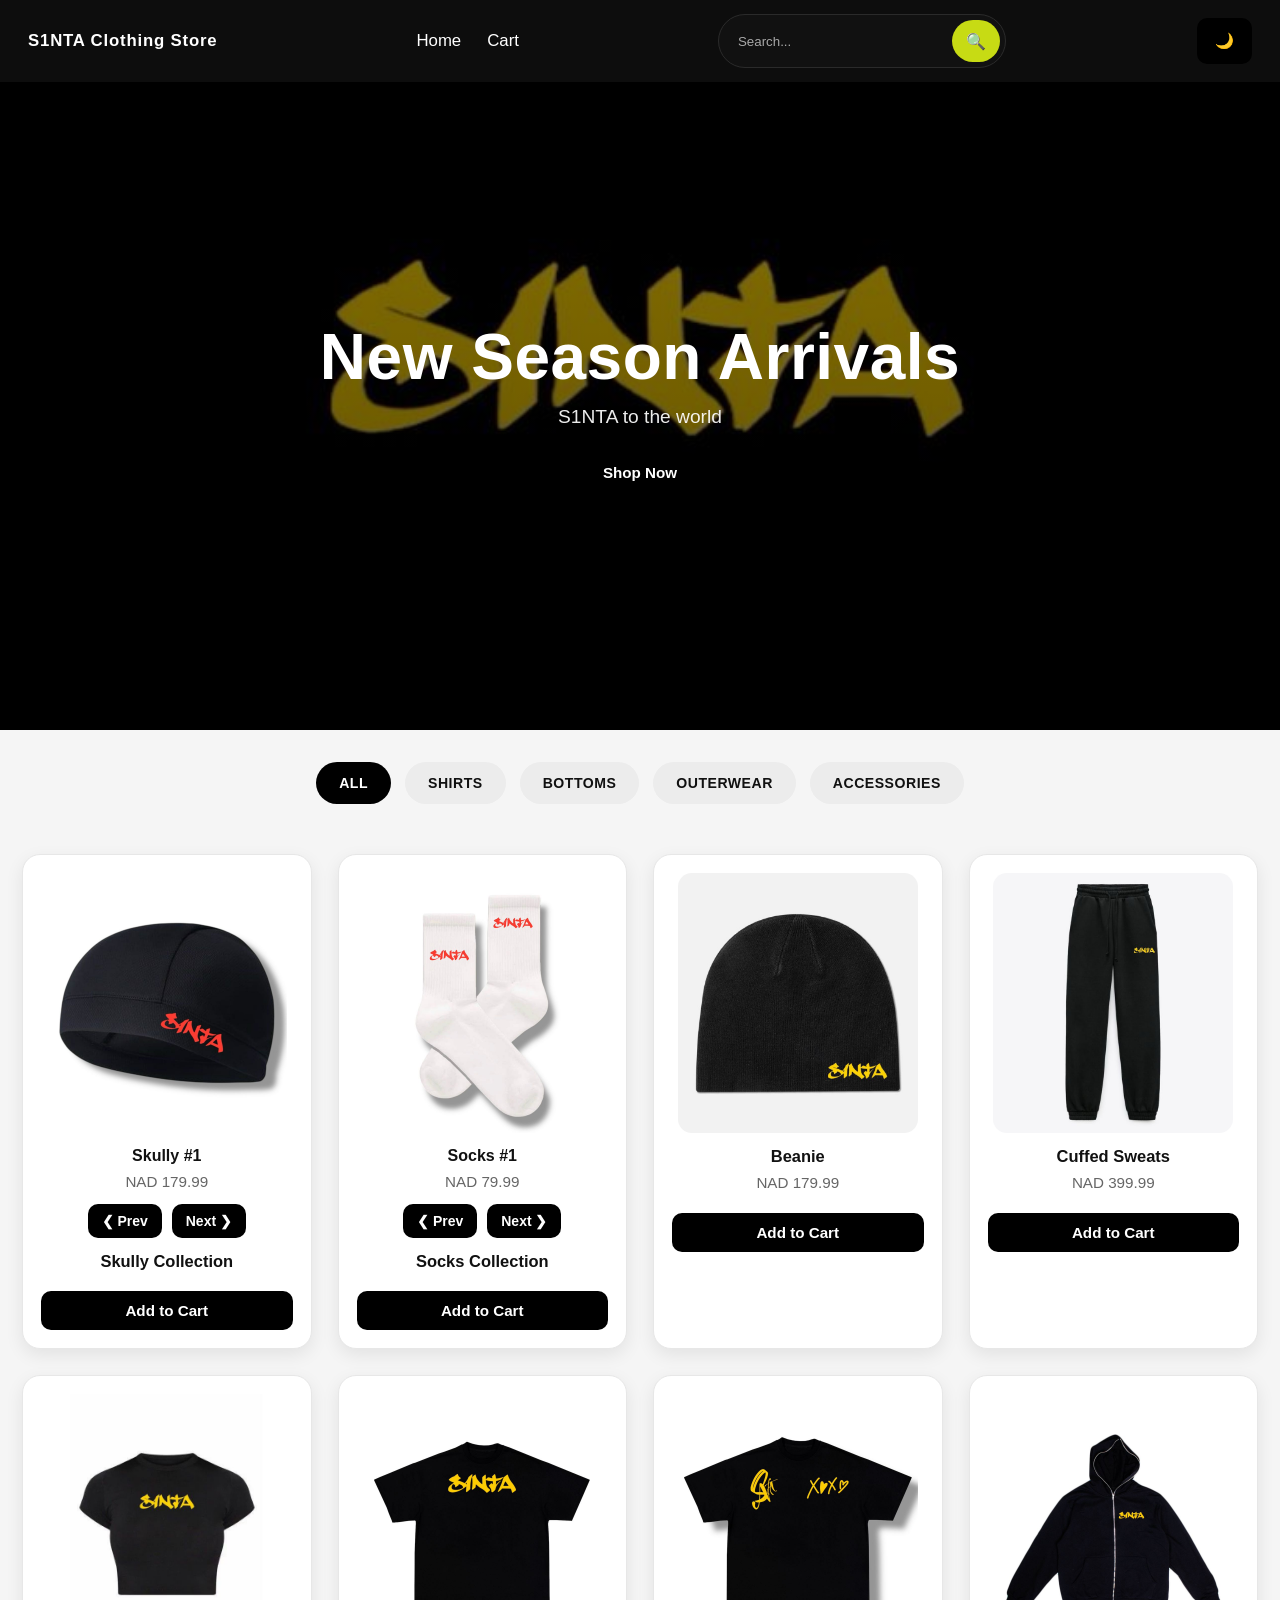
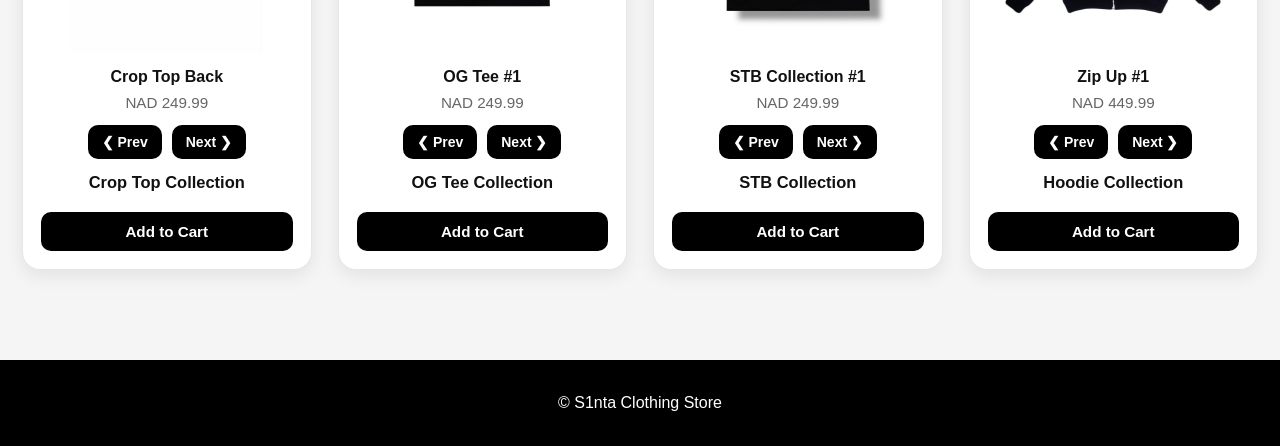
==== commit f77f2dbe: "SEARCH BAR" ====
--- a/store/index.html
+++ b/store/index.html
@@ -5,117 +5,70 @@
     <meta name="viewport" content="width=device-width, initial-scale=1.0">
     <title>S1nta Clothing Store</title>
     <link rel="stylesheet" href="style.css">
-
     <style>
-        .hidden {
+        /* Only suggestions popup styling */
+        .search-box {
+            position: relative;
+        }
+
+        .suggestions-box {
+            position: absolute;
+            top: calc(100% + 8px);
+            left: 0;
+            width: 220px;
+            background: white;
+            border: 1px solid #ddd;
+            border-radius: 14px;
+            box-shadow: 0 8px 20px rgba(0, 0, 0, 0.1);
+            z-index: 999;
+            max-height: 220px;
+            overflow-y: auto;
+            text-align: left;
+            padding: 6px 0;
+        }
+
+        .suggestions-box.hidden {
             display: none !important;
         }
 
-        .products {
-            display: grid;
-            grid-template-columns: repeat(auto-fit, minmax(260px, 1fr));
-            gap: 25px;
-            padding: 30px;
-        }
-
-        .product {
-            background: #fff;
-            border-radius: 14px;
-            padding: 18px;
-            box-shadow: 0 4px 14px rgba(0,0,0,0.08);
-            text-align: center;
-            transition: transform 0.3s ease, background 0.3s ease, color 0.3s ease;
-        }
-
-        .product:hover {
-            transform: translateY(-5px);
-        }
-
-        .product img {
-            width: 100%;
-            max-width: 240px;
-            height: 260px;
-            object-fit: cover;
-            border-radius: 10px;
-        }
-
-        .slideshow-container {
-            position: relative;
-        }
-
-        .slide {
-            display: none;
-        }
-
-        .slide.active-slide {
-            display: block;
-        }
-
-        .slide-controls {
-            display: flex;
-            justify-content: center;
-            gap: 10px;
-            margin: 12px 0;
-        }
-
-        .slide-controls button {
-            background: black;
-            color: white;
-            border: none;
-            padding: 8px 14px;
-            border-radius: 8px;
+        .suggestion-item {
+            padding: 10px 14px;
             cursor: pointer;
-            font-size: 14px;
-        }
-
-        .slide-controls button:hover {
-            opacity: 0.85;
-        }
-
-        .product h3,
-        .product p,
-        .slide h4,
-        .slide p {
-            transition: color 0.3s ease;
-        }
-
-        body.dark-mode .product {
-            background: #1a1a1a;
-            color: white;
-        }
-
-        body.dark-mode .product h3,
-        body.dark-mode .product p,
-        body.dark-mode .slide h4,
-        body.dark-mode .slide p {
-            color: white;
-        }
-
-        body.dark-mode .slide-controls button {
-            background: #c7db14;
-            color: black;
-        }
-
-        .product button.add-btn {
-            background: #000;
+            transition: background 0.2s;
+            color: #000;
+            white-space: nowrap;
+            overflow: hidden;
+            text-overflow: ellipsis;
+        }
+
+        .suggestion-item:hover {
+            background: #f2f2f2;
+        }
+
+        body.dark-mode .suggestions-box {
+            background: #1e1e1e;
+            border: 1px solid #444;
+            box-shadow: 0 8px 20px rgba(0, 0, 0, 0.35);
+        }
+
+        body.dark-mode .suggestion-item {
             color: #fff;
-            border: none;
-            padding: 10px 14px;
-            border-radius: 8px;
-            cursor: pointer;
-            margin-top: 10px;
-        }
-
-        body.dark-mode .product button.add-btn {
-            background: #c7db14;
-            color: black;
+        }
+
+        body.dark-mode .suggestion-item:hover {
+            background: #333;
+        }
+
+        @media (max-width: 600px) {
+            .suggestions-box {
+                width: 100%;
+                left: 0;
+            }
         }
     </style>
 </head>
-
 <body>
 
-<!-- Header -->
 <header class="header">
     <div class="logo">S1NTA Clothing Store</div>
 
@@ -124,18 +77,21 @@
         <a href="cart.html">Cart</a>
     </nav>
 
-    <input type="text" id="searchInput" placeholder="Search..." onkeyup="searchProducts()">
-    <button id="darkModeToggle">🌙</button>
+    <div class="search-box">
+        <input type="text" id="searchInput" placeholder="Search...">
+        <button type="button" id="searchBtn">🔍</button>
+        <div id="suggestionsBox" class="suggestions-box hidden"></div>
+    </div>
+
+    <button id="darkModeToggle" type="button">🌙</button>
 </header>
 
-<!-- Hero -->
 <section class="hero fade-in">
     <h1>New Season Arrivals</h1>
     <p>S1NTA to the world</p>
     <a href="#shop" class="btn">Shop Now</a>
 </section>
 
-<!-- Categories -->
 <section class="categories">
     <div class="category active" onclick="filterCategory('all', this)">All</div>
     <div class="category" onclick="filterCategory('shirts', this)">Shirts</div>
@@ -144,12 +100,10 @@
     <div class="category" onclick="filterCategory('accessories', this)">Accessories</div>
 </section>
 
-<!-- Products -->
 <main class="container">
     <div class="products" id="shop">
 
-        <!-- SKULLY GROUP -->
-        <div class="product slide-up" data-name="skully" data-category="accessories">
+        <div class="product slide-up" data-category="accessories">
             <div class="slideshow-container">
                 <div class="slide active-slide">
                     <img src="images/skully 1.jpeg" alt="Skully 1">
@@ -174,16 +128,15 @@
             </div>
 
             <div class="slide-controls">
-                <button onclick="changeSlide(this, -1)">❮ Prev</button>
-                <button onclick="changeSlide(this, 1)">Next ❯</button>
+                <button type="button" onclick="changeSlide(this, -1)">❮ Prev</button>
+                <button type="button" onclick="changeSlide(this, 1)">Next ❯</button>
             </div>
 
             <h3>Skully Collection</h3>
-            <button class="add-btn" onclick="addCurrentSlideToCart(this, 'Skully Collection')">Add to Cart</button>
-        </div>
-
-        <!-- SOCKS GROUP -->
-        <div class="product slide-up" data-name="socks" data-category="accessories">
+            <button type="button" class="add-btn" onclick="addCurrentSlideToCart(this)">Add to Cart</button>
+        </div>
+
+        <div class="product slide-up" data-category="accessories">
             <div class="slideshow-container">
                 <div class="slide active-slide">
                     <img src="images/socks.jpeg" alt="Socks 1">
@@ -203,32 +156,29 @@
             </div>
 
             <div class="slide-controls">
-                <button onclick="changeSlide(this, -1)">❮ Prev</button>
-                <button onclick="changeSlide(this, 1)">Next ❯</button>
+                <button type="button" onclick="changeSlide(this, -1)">❮ Prev</button>
+                <button type="button" onclick="changeSlide(this, 1)">Next ❯</button>
             </div>
 
             <h3>Socks Collection</h3>
-            <button class="add-btn" onclick="addCurrentSlideToCart(this, 'Socks Collection')">Add to Cart</button>
-        </div>
-
-        <!-- BEANIE -->
-        <div class="product slide-up" data-name="beanie" data-category="accessories">
+            <button type="button" class="add-btn" onclick="addCurrentSlideToCart(this)">Add to Cart</button>
+        </div>
+
+        <div class="product slide-up" data-category="accessories">
             <img src="images/beanie.jpeg" alt="Beanie">
             <h3>Beanie</h3>
             <p>NAD 179.99</p>
-            <button class="add-btn" onclick="addToCart('Beanie', 179.99)">Add to Cart</button>
-        </div>
-
-        <!-- BOTTOMS -->
-        <div class="product slide-up" data-name="sweats" data-category="bottoms">
+            <button type="button" class="add-btn" onclick="addToCart('Beanie', 179.99)">Add to Cart</button>
+        </div>
+
+        <div class="product slide-up" data-category="bottoms">
             <img src="images/pants.jpeg" alt="Sweats">
             <h3>Cuffed Sweats</h3>
             <p>NAD 399.99</p>
-            <button class="add-btn" onclick="addToCart('Cuffed Sweats', 399.99)">Add to Cart</button>
-        </div>
-
-        <!-- CROP TOPS GROUP -->
-        <div class="product slide-up" data-name="crop top" data-category="shirts">
+            <button type="button" class="add-btn" onclick="addToCart('Cuffed Sweats', 399.99)">Add to Cart</button>
+        </div>
+
+        <div class="product slide-up" data-category="shirts">
             <div class="slideshow-container">
                 <div class="slide active-slide">
                     <img src="images/top 1.jpeg" alt="Crop Top Back">
@@ -243,16 +193,15 @@
             </div>
 
             <div class="slide-controls">
-                <button onclick="changeSlide(this, -1)">❮ Prev</button>
-                <button onclick="changeSlide(this, 1)">Next ❯</button>
+                <button type="button" onclick="changeSlide(this, -1)">❮ Prev</button>
+                <button type="button" onclick="changeSlide(this, 1)">Next ❯</button>
             </div>
 
             <h3>Crop Top Collection</h3>
-            <button class="add-btn" onclick="addCurrentSlideToCart(this, 'Crop Top Collection')">Add to Cart</button>
-        </div>
-
-        <!-- OG TEE GROUP -->
-        <div class="product slide-up" data-name="og tee" data-category="shirts">
+            <button type="button" class="add-btn" onclick="addCurrentSlideToCart(this)">Add to Cart</button>
+        </div>
+
+        <div class="product slide-up" data-category="shirts">
             <div class="slideshow-container">
                 <div class="slide active-slide">
                     <img src="images/yellow.jpeg" alt="OG Tee 1">
@@ -272,16 +221,15 @@
             </div>
 
             <div class="slide-controls">
-                <button onclick="changeSlide(this, -1)">❮ Prev</button>
-                <button onclick="changeSlide(this, 1)">Next ❯</button>
+                <button type="button" onclick="changeSlide(this, -1)">❮ Prev</button>
+                <button type="button" onclick="changeSlide(this, 1)">Next ❯</button>
             </div>
 
             <h3>OG Tee Collection</h3>
-            <button class="add-btn" onclick="addCurrentSlideToCart(this, 'OG Tee Collection')">Add to Cart</button>
-        </div>
-
-        <!-- STB COLLECTION GROUP -->
-        <div class="product slide-up" data-name="stb collection" data-category="shirts">
+            <button type="button" class="add-btn" onclick="addCurrentSlideToCart(this)">Add to Cart</button>
+        </div>
+
+        <div class="product slide-up" data-category="shirts">
             <div class="slideshow-container">
                 <div class="slide active-slide">
                     <img src="images/shirt 2.jpeg" alt="STB Collection 1">
@@ -326,16 +274,15 @@
             </div>
 
             <div class="slide-controls">
-                <button onclick="changeSlide(this, -1)">❮ Prev</button>
-                <button onclick="changeSlide(this, 1)">Next ❯</button>
+                <button type="button" onclick="changeSlide(this, -1)">❮ Prev</button>
+                <button type="button" onclick="changeSlide(this, 1)">Next ❯</button>
             </div>
 
             <h3>STB Collection</h3>
-            <button class="add-btn" onclick="addCurrentSlideToCart(this, 'STB Collection')">Add to Cart</button>
-        </div>
-
-        <!-- OUTERWEAR GROUP -->
-        <div class="product slide-up" data-name="hoodies" data-category="outerwear">
+            <button type="button" class="add-btn" onclick="addCurrentSlideToCart(this)">Add to Cart</button>
+        </div>
+
+        <div class="product slide-up" data-category="outerwear">
             <div class="slideshow-container">
                 <div class="slide active-slide">
                     <img src="images/hoodie.jpeg" alt="Zip Up Hoodie">
@@ -355,18 +302,17 @@
             </div>
 
             <div class="slide-controls">
-                <button onclick="changeSlide(this, -1)">❮ Prev</button>
-                <button onclick="changeSlide(this, 1)">Next ❯</button>
+                <button type="button" onclick="changeSlide(this, -1)">❮ Prev</button>
+                <button type="button" onclick="changeSlide(this, 1)">Next ❯</button>
             </div>
 
             <h3>Hoodie Collection</h3>
-            <button class="add-btn" onclick="addCurrentSlideToCart(this, 'Hoodie Collection')">Add to Cart</button>
+            <button type="button" class="add-btn" onclick="addCurrentSlideToCart(this)">Add to Cart</button>
         </div>
 
     </div>
 </main>
 
-<!-- Footer -->
 <footer class="footer">
     <p>&copy; S1nta Clothing Store</p>
 </footer>
@@ -375,6 +321,11 @@
     let currentCategory = "all";
 
     const darkModeToggle = document.getElementById("darkModeToggle");
+    const searchInput = document.getElementById("searchInput");
+    const searchBtn = document.getElementById("searchBtn");
+    const suggestionsBox = document.getElementById("suggestionsBox");
+    const categoryButtons = document.querySelectorAll(".category");
+    const products = document.querySelectorAll(".product");
 
     function applySavedTheme() {
         const savedTheme = localStorage.getItem("theme");
@@ -393,37 +344,110 @@
     if (darkModeToggle) {
         darkModeToggle.addEventListener("click", () => {
             document.body.classList.toggle("dark-mode");
-
             const isDark = document.body.classList.contains("dark-mode");
             localStorage.setItem("theme", isDark ? "dark" : "light");
             darkModeToggle.textContent = isDark ? "☀️" : "🌙";
         });
     }
 
+    function setActiveCategory(category) {
+        currentCategory = category;
+
+        categoryButtons.forEach(btn => {
+            btn.classList.remove("active");
+            if (btn.textContent.trim().toLowerCase() === category) {
+                btn.classList.add("active");
+            }
+        });
+    }
+
+    function getAllProductNames() {
+        const names = [];
+
+        products.forEach(product => {
+            const h3 = product.querySelector("h3");
+            if (h3) {
+                names.push(h3.textContent.trim());
+            }
+
+            const slides = product.querySelectorAll(".slide h4");
+            slides.forEach(slideTitle => {
+                names.push(slideTitle.textContent.trim());
+            });
+        });
+
+        return [...new Set(names)];
+    }
+
+    function showSuggestions() {
+        const input = searchInput.value.toLowerCase().trim();
+        const allNames = getAllProductNames();
+
+        suggestionsBox.innerHTML = "";
+
+        if (input === "") {
+            suggestionsBox.classList.add("hidden");
+            applyFilters();
+            return;
+        }
+
+        const matched = allNames.filter(name =>
+            name.toLowerCase().includes(input)
+        );
+
+        if (matched.length === 0) {
+            suggestionsBox.classList.add("hidden");
+            applyFilters();
+            return;
+        }
+
+        matched.slice(0, 6).forEach(name => {
+            const item = document.createElement("div");
+            item.className = "suggestion-item";
+            item.textContent = name;
+
+            item.addEventListener("click", () => {
+                searchInput.value = name;
+                suggestionsBox.classList.add("hidden");
+                setActiveCategory("all");
+                applyFilters();
+            });
+
+            suggestionsBox.appendChild(item);
+        });
+
+        suggestionsBox.classList.remove("hidden");
+        applyFilters();
+    }
+
     function searchProducts() {
+        const input = searchInput.value.toLowerCase().trim();
+
+        if (input !== "") {
+            setActiveCategory("all");
+        }
+
         applyFilters();
+        suggestionsBox.classList.add("hidden");
     }
 
     function filterCategory(category, btn) {
         currentCategory = category;
 
-        document.querySelectorAll(".category").forEach(c => {
-            c.classList.remove("active");
-        });
-
+        categoryButtons.forEach(c => c.classList.remove("active"));
         btn.classList.add("active");
+
         applyFilters();
     }
 
     function applyFilters() {
-        const input = document.getElementById("searchInput").value.toLowerCase().trim();
-        const products = document.querySelectorAll(".product");
+        const input = searchInput.value.toLowerCase().trim();
 
         products.forEach(product => {
-            const name = product.dataset.name.toLowerCase();
-            const category = product.dataset.category.toLowerCase();
-
-            const matchesSearch = name.includes(input) || category.includes(input);
+            const category = (product.dataset.category || "").toLowerCase();
+            const searchableText = product.textContent.toLowerCase().replace(/\s+/g, " ").trim();
+
+            const matchesSearch = input === "" || searchableText.includes(input);
             const matchesCategory = currentCategory === "all" || category === currentCategory;
 
             if (matchesSearch && matchesCategory) {
@@ -468,10 +492,10 @@
     function addToCart(name, price) {
         let cart = JSON.parse(localStorage.getItem("cart")) || [];
 
-        const item = cart.find(p => p.name === name);
-
-        if (item) {
-            item.quantity++;
+        const existingItem = cart.find(item => item.name === name);
+
+        if (existingItem) {
+            existingItem.quantity++;
         } else {
             cart.push({
                 name: name,
@@ -483,6 +507,29 @@
         localStorage.setItem("cart", JSON.stringify(cart));
         alert(name + " added to cart!");
     }
+
+    if (searchBtn) {
+        searchBtn.addEventListener("click", searchProducts);
+    }
+
+    if (searchInput) {
+        searchInput.addEventListener("input", showSuggestions);
+
+        searchInput.addEventListener("keydown", function(event) {
+            if (event.key === "Enter") {
+                event.preventDefault();
+                searchProducts();
+            }
+        });
+    }
+
+    document.addEventListener("click", function(event) {
+        if (!event.target.closest(".search-box")) {
+            suggestionsBox.classList.add("hidden");
+        }
+    });
+
+    applyFilters();
 </script>
 
 </body>
--- a/store/style.css
+++ b/store/style.css
@@ -3,68 +3,217 @@
 ======================= */
 * {
     box-sizing: border-box;
+}
+
+:root {
+    --bg-light: #f5f5f5;
+    --card-light: #ffffff;
+    --text-light: #111111;
+    --muted-light: #666666;
+    --border-light: #e7e7e7;
+
+    --bg-dark: #121212;
+    --card-dark: #1a1a1a;
+    --text-dark: #f0f0f0;
+    --muted-dark: #bdbdbd;
+    --border-dark: #333333;
+
+    --brand: #c7db14;
+    --brand-hover: #a0b30f;
+    --black: #000000;
+    --white: #ffffff;
+
+    --shadow-soft: 0 6px 18px rgba(0, 0, 0, 0.08);
+    --shadow-hover: 0 14px 28px rgba(0, 0, 0, 0.14);
+    --radius-sm: 8px;
+    --radius-md: 14px;
+    --radius-lg: 22px;
+}
+
+html {
+    scroll-behavior: smooth;
 }
 
 body {
     margin: 0;
     font-family: Arial, sans-serif;
-    background: #f5f5f5;
-    color: #000;
+    background: var(--bg-light);
+    color: var(--text-light);
     text-align: center;
     transition: background 0.3s, color 0.3s;
+    overflow-x: hidden;
+}
+
+img {
+    max-width: 100%;
+    display: block;
+}
+
+.hidden {
+    display: none !important;
 }
 
 /* =======================
    HEADER
 ======================= */
 .header {
-    background: black;
-    color: white;
-    padding: 15px 30px;
+    position: sticky;
+    top: 0;
+    z-index: 1000;
+    background: rgba(0, 0, 0, 0.95);
+    color: var(--white);
+    padding: 14px 28px;
     display: flex;
     align-items: center;
     justify-content: space-between;
-    font-size: 1.3rem;
+    gap: 16px;
+    flex-wrap: wrap;
+    font-size: 1.05rem;
+    backdrop-filter: blur(8px);
+    box-shadow: 0 3px 14px rgba(0, 0, 0, 0.15);
+}
+
+.logo {
+    font-weight: 800;
+    letter-spacing: 0.8px;
+    white-space: nowrap;
+}
+
+.header nav {
+    display: flex;
+    align-items: center;
+    gap: 10px;
+    flex-wrap: wrap;
+    justify-content: center;
 }
 
 .header a {
-    color: white;
-    margin: 0 10px;
+    color: var(--white);
+    margin: 0 6px;
     text-decoration: none;
     position: relative;
     transition: color 0.3s, transform 0.3s;
+    padding: 4px 2px;
 }
 
 .header a::after {
-    content: '';
+    content: "";
     position: absolute;
     width: 0;
     height: 2px;
-    background: #c7db14;
+    background: var(--brand);
     left: 0;
-    bottom: -4px;
+    bottom: -3px;
     transition: width 0.3s ease;
 }
 
 .header a:hover {
-    color: #c7db14;
-    transform: scale(1.1);
+    color: var(--brand);
+    transform: translateY(-1px);
 }
 
 .header a:hover::after {
     width: 100%;
 }
 
-.header input {
-    padding: 8px 12px;
-    border-radius: 20px;
+/* =======================
+   SEARCH BOX
+======================= */
+.search-box {
+    position: relative;
+    display: flex;
+    align-items: center;
+    gap: 8px;
+    flex-wrap: nowrap;
+    background: #111;
+    border: 1px solid #2a2a2a;
+    border-radius: 999px;
+    padding: 5px;
+}
+
+.search-box input {
+    padding: 10px 14px;
+    border-radius: 999px;
     border: none;
-    background: white;
-    color: black;
-}
-
-.header input::placeholder {
-    color: #555;
+    background: transparent;
+    color: var(--white);
+    min-width: 220px;
+    width: 220px;
+    max-width: 100%;
+    outline: none;
+}
+
+.search-box input::placeholder {
+    color: #a8a8a8;
+}
+
+/* Search button stays exactly the same */
+.search-box button {
+    padding: 10px 14px;
+    border-radius: 999px;
+    border: none;
+    background: var(--brand);
+    color: var(--black);
+    cursor: pointer;
+    font-size: 16px;
+    min-width: 42px;
+    min-height: 42px;
+    display: flex;
+    align-items: center;
+    justify-content: center;
+    font-weight: bold;
+}
+
+.search-box button:hover {
+    background: var(--brand-hover);
+    color: var(--black);
+}
+
+#darkModeToggle {
+    min-width: 46px;
+    min-height: 46px;
+    display: flex;
+    align-items: center;
+    justify-content: center;
+}
+
+/* =======================
+   SEARCH SUGGESTIONS
+======================= */
+.suggestions-box {
+    position: absolute;
+    top: calc(100% + 8px);
+    left: 0;
+    width: 220px;
+    background: var(--white);
+    border: 1px solid var(--border-light);
+    border-radius: 14px;
+    box-shadow: var(--shadow-soft);
+    z-index: 2000;
+    max-height: 240px;
+    overflow-y: auto;
+    text-align: left;
+    padding: 6px 0;
+}
+
+.suggestions-box.hidden {
+    display: none !important;
+}
+
+.suggestion-item {
+    padding: 11px 14px;
+    cursor: pointer;
+    color: var(--text-light);
+    font-size: 0.95rem;
+    transition: background 0.2s ease, color 0.2s ease;
+    white-space: nowrap;
+    overflow: hidden;
+    text-overflow: ellipsis;
+}
+
+.suggestion-item:hover {
+    background: #f2f2f2;
+    color: var(--text-light);
 }
 
 /* =======================
@@ -76,26 +225,55 @@
     flex-direction: column;
     justify-content: center;
     align-items: center;
-    min-height: 70vh;
-    padding: 80px 20px;
-    color: white;
+    min-height: 72vh;
+    padding: 90px 20px;
+    color: var(--white);
     text-align: center;
     background-image: url("images/logo.jpeg");
     background-size: cover;
     background-position: center;
     background-repeat: no-repeat;
+    overflow: hidden;
 }
 
 .hero::before {
     content: "";
     position: absolute;
     inset: 0;
-    background: rgba(0, 0, 0, 0.55);
+    background: linear-gradient(rgba(0, 0, 0, 0.45), rgba(0, 0, 0, 0.65));
 }
 
 .hero * {
     position: relative;
     z-index: 1;
+}
+
+.hero h1 {
+    font-size: clamp(2.2rem, 5vw, 4rem);
+    margin: 0 0 12px;
+    font-weight: 800;
+    letter-spacing: 0.5px;
+}
+
+.hero p {
+    font-size: clamp(1rem, 2.2vw, 1.2rem);
+    margin: 0 0 24px;
+    max-width: 640px;
+    color: rgba(255, 255, 255, 0.92);
+}
+
+.hero .btn {
+    box-shadow: 0 8px 18px rgba(0, 0, 0, 0.25);
+}
+
+/* =======================
+   CONTAINER
+======================= */
+.container {
+    width: 100%;
+    max-width: 1400px;
+    margin: 0 auto;
+    padding: 0 18px;
 }
 
 /* =======================
@@ -105,147 +283,222 @@
     display: flex;
     flex-wrap: wrap;
     justify-content: center;
-    gap: 15px;
-    padding: 30px 0;
+    gap: 14px;
+    padding: 32px 15px 20px;
 }
 
 .category {
-    padding: 12px 25px;
-    border-radius: 25px;
-    background-color: #eee;
+    padding: 12px 22px;
+    border-radius: 999px;
+    background-color: #ececec;
     cursor: pointer;
     user-select: none;
     font-weight: bold;
     text-transform: uppercase;
-    transition: transform 0.3s, background 0.3s, color 0.3s;
-    color: #000;
+    transition: transform 0.25s, background 0.25s, color 0.25s, box-shadow 0.25s;
+    color: var(--text-light);
+    font-size: 0.88rem;
+    letter-spacing: 0.5px;
+    border: 1px solid transparent;
 }
 
 .category:hover {
-    transform: scale(1.05);
-    background-color: #c7db14;
-    color: black;
+    transform: translateY(-2px);
+    background-color: var(--brand);
+    color: var(--black);
+    box-shadow: var(--shadow-soft);
 }
 
 .category.active {
-    background-color: #333;
-    color: white;
-}
-
-@media (max-width: 500px) {
-    .category {
-        padding: 8px 15px;
-        font-size: 0.85rem;
-    }
-}
-
-/* =======================
-   PRODUCTS (GRID)
+    background-color: var(--black);
+    color: var(--white);
+}
+
+/* =======================
+   PRODUCTS GRID
 ======================= */
 .products {
     display: grid;
     grid-template-columns: repeat(4, 1fr);
-    gap: 25px;
-    padding: 40px;
+    gap: 26px;
+    padding: 30px 4px 50px;
 }
 
 .product {
-    background: white;
-    padding: 20px;
-    border-radius: 12px;
-    display: flex;
-    flex-direction: column;
-    justify-content: space-between;
-    transition: transform .3s, box-shadow .3s, background 0.3s, color 0.3s;
-    color: #000;
+    background: var(--card-light);
+    border-radius: 18px;
+    padding: 18px;
+    box-shadow: var(--shadow-soft);
+    text-align: center;
+    color: var(--text-light);
+    transition: transform 0.3s ease, box-shadow 0.3s ease, background 0.3s ease, color 0.3s ease;
+    width: 100%;
+    min-width: 0;
+    border: 1px solid var(--border-light);
 }
 
 .product:hover {
-    transform: translateY(-8px);
-    box-shadow: 0 10px 20px rgba(0,0,0,.2);
+    transform: translateY(-6px);
+    box-shadow: var(--shadow-hover);
 }
 
 .product img {
     width: 100%;
-    height: 220px;
+    max-width: 240px;
+    height: 260px;
     object-fit: cover;
-    border-radius: 8px;
+    border-radius: 14px;
+    margin: 0 auto;
+}
+
+.product h3,
+.product p,
+.slide h4,
+.slide p {
+    transition: color 0.3s ease;
+    word-wrap: break-word;
 }
 
 .product h3 {
-    margin: 12px 0 6px;
+    margin: 14px 0 8px;
+    font-size: 1.03rem;
+    font-weight: 700;
+}
+
+.product p,
+.slide p {
+    margin: 0 0 10px;
+    font-size: 0.95rem;
+    color: var(--muted-light);
+}
+
+.slide h4 {
+    margin: 14px 0 8px;
     font-size: 1rem;
-    color: inherit;
-}
-
-.product p {
-    margin: 0 0 10px;
-    font-size: 0.9rem;
-    color: inherit;
-}
-
-.product button,
-.product .btn {
-    margin-top: auto;
+}
+
+/* =======================
+   SLIDESHOW
+======================= */
+.slideshow-container {
+    position: relative;
+}
+
+.slide {
+    display: none;
+}
+
+.slide.active-slide {
+    display: block;
+}
+
+.slide-controls {
+    display: flex;
+    justify-content: center;
+    gap: 10px;
+    margin: 14px 0 4px;
+    flex-wrap: wrap;
+}
+
+.slide-controls button {
+    background: var(--black);
+    color: var(--white);
+    border: none;
+    padding: 9px 14px;
+    border-radius: 10px;
+    cursor: pointer;
+    font-size: 14px;
+}
+
+.slide-controls button:hover {
+    background: var(--brand);
+    color: var(--black);
+    opacity: 1;
+}
+
+.product button.add-btn {
+    background: var(--black);
+    color: var(--white);
+    border: none;
+    padding: 11px 14px;
+    border-radius: 10px;
+    cursor: pointer;
+    margin-top: 12px;
     width: 100%;
-}
-
-/* =======================
-   RESPONSIVE GRID
-======================= */
-@media (max-width: 1000px) {
-    .products {
-        grid-template-columns: repeat(3, 1fr);
-    }
-}
-
-@media (max-width: 700px) {
-    .products {
-        grid-template-columns: repeat(2, 1fr);
-    }
-}
-
-@media (max-width: 500px) {
-    .products {
-        grid-template-columns: 1fr;
-    }
-}
-
-/* =======================
-   CART TABLE
+    font-weight: 700;
+}
+
+/* =======================
+   GENERAL BUTTONS
+======================= */
+button,
+.btn,
+a.btn {
+    padding: 12px 18px;
+    background: var(--black);
+    color: var(--white);
+    border: none;
+    border-radius: 10px;
+    cursor: pointer;
+    transition: background 0.3s, color 0.3s, transform 0.2s, border 0.3s;
+    text-decoration: none;
+    font-size: 0.95rem;
+    font-weight: 700;
+}
+
+button:hover,
+.btn:hover,
+a.btn:hover {
+    background: var(--brand);
+    color: var(--black);
+    transform: translateY(-1px);
+}
+
+/* =======================
+   CART PAGE
 ======================= */
 .container h1 {
     font-size: 2rem;
     margin-bottom: 20px;
-    color: #000;
+    color: var(--text-light);
+}
+
+.table-wrapper {
+    width: 100%;
+    overflow-x: auto;
+    -webkit-overflow-scrolling: touch;
+    border-radius: 14px;
 }
 
 #cartTable {
     width: 100%;
+    min-width: 650px;
     border-collapse: collapse;
     margin-bottom: 20px;
-    background: #fff;
-    border-radius: 12px;
+    background: var(--card-light);
+    border-radius: 14px;
     overflow: hidden;
-    box-shadow: 0 5px 15px rgba(0,0,0,0.1);
-    color: #000;
-}
-
-#cartTable th, #cartTable td {
+    box-shadow: var(--shadow-soft);
+    color: var(--text-light);
+}
+
+#cartTable th,
+#cartTable td {
     padding: 15px 20px;
     text-align: left;
 }
 
 #cartTable th {
-    background: #000;
-    color: #fff;
-    font-weight: 600;
+    background: var(--black);
+    color: var(--white);
+    font-weight: 700;
     text-transform: uppercase;
-    font-size: 0.95rem;
+    font-size: 0.9rem;
+    letter-spacing: 0.5px;
 }
 
 #cartTable tr:nth-child(even) {
-    background: #f9f9f9;
+    background: #fafafa;
 }
 
 #cartTable tr:hover {
@@ -253,70 +506,46 @@
 }
 
 #cartTable td button {
-    padding: 6px 12px;
-    background: #c7db14;
-    color: #000;
+    padding: 8px 12px;
+    background: var(--brand);
+    color: var(--black);
     border: none;
-    border-radius: 6px;
+    border-radius: 8px;
     cursor: pointer;
+    white-space: nowrap;
+    font-weight: 700;
 }
 
 #cartTable td button:hover {
-    background: #a0b30f;
+    background: var(--brand-hover);
 }
 
 #total {
     font-size: 1.5rem;
     font-weight: bold;
-    color: #000;
+    color: var(--text-light);
     margin-top: 10px;
 }
 
 /* =======================
-   BUTTONS
-======================= */
-button, .btn, a.btn {
-    padding: 12px 18px;
-    background: black;
-    color: white;
-    border: none;
-    border-radius: 6px;
-    cursor: pointer;
-    transition: background 0.3s, color 0.3s;
-    text-decoration: none;
-}
-
-button:hover, .btn:hover, a.btn:hover {
-    background: #c7db14;
-    color: black;
-}
-
-/* =======================
    FOOTER
 ======================= */
 .footer {
-    background: black;
-    color: white;
-    padding: 15px;
+    background: var(--black);
+    color: var(--white);
+    padding: 18px 15px;
     margin-top: 40px;
 }
 
 /* =======================
-   HIDDEN
-======================= */
-.hidden {
-    display: none !important;
-}
-
-/* =======================
    ANIMATIONS
 ======================= */
 .fade-in {
-    animation: fade 1.2s ease;
+    animation: fade 1.1s ease;
 }
 
 .slide-up {
-    animation: slideUp 1s ease;
+    animation: slideUp 0.9s ease;
 }
 
 @keyframes fade {
@@ -325,7 +554,7 @@
 }
 
 @keyframes slideUp {
-    from { transform: translateY(40px); opacity: 0; }
+    from { transform: translateY(35px); opacity: 0; }
     to { transform: translateY(0); opacity: 1; }
 }
 
@@ -333,80 +562,280 @@
    DARK MODE
 ======================= */
 body.dark-mode {
-    background: #121212;
-    color: #f0f0f0;
+    background: var(--bg-dark);
+    color: var(--text-dark);
 }
 
 body.dark-mode .header,
 body.dark-mode .footer {
-    background-color: #1e1e1e;
-    color: #f0f0f0;
+    background-color: #1b1b1b;
+    color: var(--text-dark);
 }
 
 body.dark-mode .header a {
-    color: #f0f0f0;
-}
-
-body.dark-mode .header input {
+    color: var(--text-dark);
+}
+
+body.dark-mode .search-box {
+    background: #181818;
+    border: 1px solid #2d2d2d;
+}
+
+body.dark-mode .search-box input {
+    background: transparent;
+    color: var(--text-dark);
+}
+
+body.dark-mode .search-box input::placeholder {
+    color: #9f9f9f;
+}
+
+body.dark-mode .search-box button {
+    background: var(--brand);
+    color: var(--black);
+}
+
+body.dark-mode .search-box button:hover {
+    background: var(--brand-hover);
+}
+
+body.dark-mode .suggestions-box {
+    background: var(--card-dark);
+    border: 1px solid var(--border-dark);
+    box-shadow: 0 10px 24px rgba(0, 0, 0, 0.35);
+}
+
+body.dark-mode .suggestion-item {
+    color: var(--text-dark);
+}
+
+body.dark-mode .suggestion-item:hover {
     background: #2a2a2a;
-    color: #f0f0f0;
-    border: 1px solid #444;
-}
-
-body.dark-mode .header input::placeholder {
-    color: #bbb;
+    color: var(--text-dark);
 }
 
 body.dark-mode .product {
-    background-color: #1a1a1a;
-    border-color: #333;
-    color: #f0f0f0;
+    background: var(--card-dark);
+    color: var(--text-dark);
+    border: 1px solid var(--border-dark);
 }
 
 body.dark-mode .product h3,
 body.dark-mode .product p,
+body.dark-mode .slide h4,
+body.dark-mode .slide p,
 body.dark-mode .container h1,
 body.dark-mode #total {
-    color: #f0f0f0;
+    color: var(--text-dark);
+}
+
+body.dark-mode .product p,
+body.dark-mode .slide p {
+    color: var(--muted-dark);
+}
+
+body.dark-mode .slide-controls button,
+body.dark-mode .product button.add-btn {
+    background: var(--brand);
+    color: var(--black);
+}
+
+body.dark-mode .slide-controls button:hover,
+body.dark-mode .product button.add-btn:hover {
+    background: var(--brand-hover);
+    color: var(--black);
 }
 
 body.dark-mode .category {
-    background-color: #555;
-    color: #f0f0f0;
+    background-color: #2a2a2a;
+    color: var(--text-dark);
+    border: 1px solid #353535;
 }
 
 body.dark-mode .category.active {
-    background-color: #c7db14;
-    color: black;
+    background-color: var(--brand);
+    color: var(--black);
+    border-color: var(--brand);
 }
 
 body.dark-mode #cartTable {
-    background: #1e1e1e;
-    color: #f0f0f0;
+    background: var(--card-dark);
+    color: var(--text-dark);
 }
 
 body.dark-mode #cartTable th {
-    background: #333;
+    background: #262626;
 }
 
 body.dark-mode #cartTable tr:nth-child(even) {
-    background: #2a2a2a;
+    background: #202020;
 }
 
 body.dark-mode #cartTable tr:hover {
-    background: #3a3a3a;
+    background: #292929;
 }
 
 body.dark-mode button,
 body.dark-mode .btn,
 body.dark-mode a.btn {
-    background: #c7db14;
-    color: #000;
+    background: var(--brand);
+    color: var(--black);
 }
 
 body.dark-mode button:hover,
 body.dark-mode .btn:hover,
 body.dark-mode a.btn:hover {
-    background: #a0b30f;
-    color: #000;
-}
+    background: var(--brand-hover);
+    color: var(--black);
+}
+
+body.dark-mode .hero .btn {
+    background: var(--brand);
+    color: var(--black);
+    border: 1px solid var(--brand);
+}
+
+body.dark-mode .hero .btn:hover {
+    background: var(--white);
+    color: var(--black);
+    border-color: var(--white);
+}
+
+/* =======================
+   TABLET
+======================= */
+@media (max-width: 1000px) {
+    .products {
+        grid-template-columns: repeat(2, 1fr);
+        padding: 28px 4px 40px;
+    }
+
+    .header {
+        justify-content: center;
+        text-align: center;
+        padding: 15px 20px;
+    }
+
+    .hero {
+        min-height: 58vh;
+        padding: 65px 15px;
+    }
+}
+
+/* =======================
+   MOBILE
+======================= */
+@media (max-width: 600px) {
+    .header {
+        flex-direction: column;
+        align-items: stretch;
+        justify-content: center;
+        text-align: center;
+        padding: 15px;
+    }
+
+    .logo {
+        font-size: 1rem;
+        text-align: center;
+        white-space: normal;
+    }
+
+    .header nav {
+        justify-content: center;
+        width: 100%;
+    }
+
+    .header a {
+        margin: 0 6px;
+        font-size: 0.95rem;
+    }
+
+    .search-box {
+        width: 100%;
+    }
+
+    .search-box input {
+        width: 100%;
+        min-width: unset;
+        font-size: 0.95rem;
+    }
+
+    .search-box button {
+        border-radius: 12px;
+        min-width: 52px;
+    }
+
+    .suggestions-box {
+        width: 100%;
+        left: 0;
+        right: 0;
+        top: calc(100% + 8px);
+        border-radius: 14px;
+    }
+
+    #darkModeToggle {
+        width: 100%;
+        border-radius: 12px;
+    }
+
+    .hero {
+        min-height: 46vh;
+        padding: 55px 15px;
+    }
+
+    .hero h1 {
+        font-size: 1.9rem;
+    }
+
+    .hero p {
+        font-size: 0.95rem;
+    }
+
+    .categories {
+        gap: 10px;
+        padding: 20px 10px;
+    }
+
+    .category {
+        padding: 8px 14px;
+        font-size: 0.8rem;
+    }
+
+    .products {
+        grid-template-columns: 1fr;
+        gap: 18px;
+        padding: 20px 0 35px;
+    }
+
+    .product {
+        padding: 15px;
+    }
+
+    .product img {
+        max-width: 100%;
+        height: 220px;
+    }
+
+    .slide-controls {
+        flex-direction: column;
+    }
+
+    .slide-controls button {
+        width: 100%;
+    }
+
+    button,
+    .btn,
+    a.btn {
+        font-size: 0.95rem;
+        padding: 12px 14px;
+    }
+
+    .container h1 {
+        font-size: 1.4rem;
+    }
+
+    #total {
+        font-size: 1.2rem;
+    }
+}
